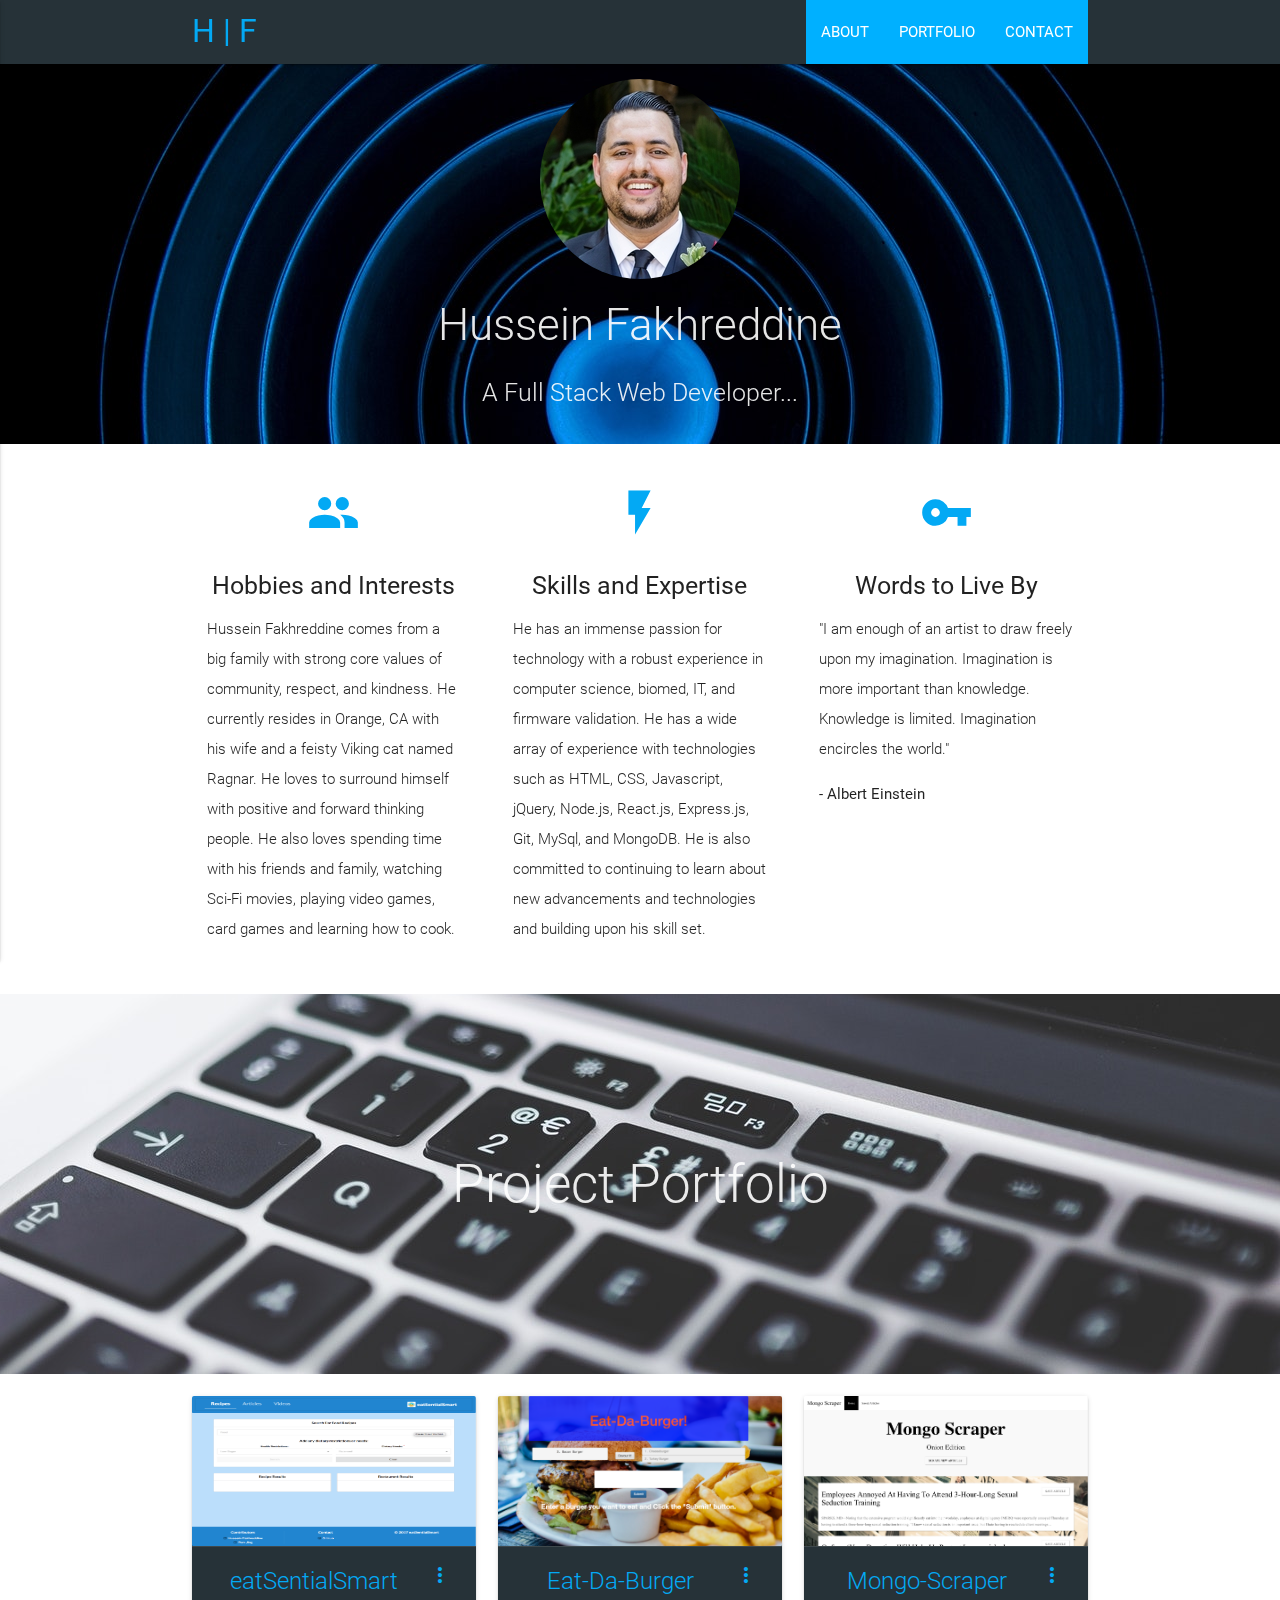
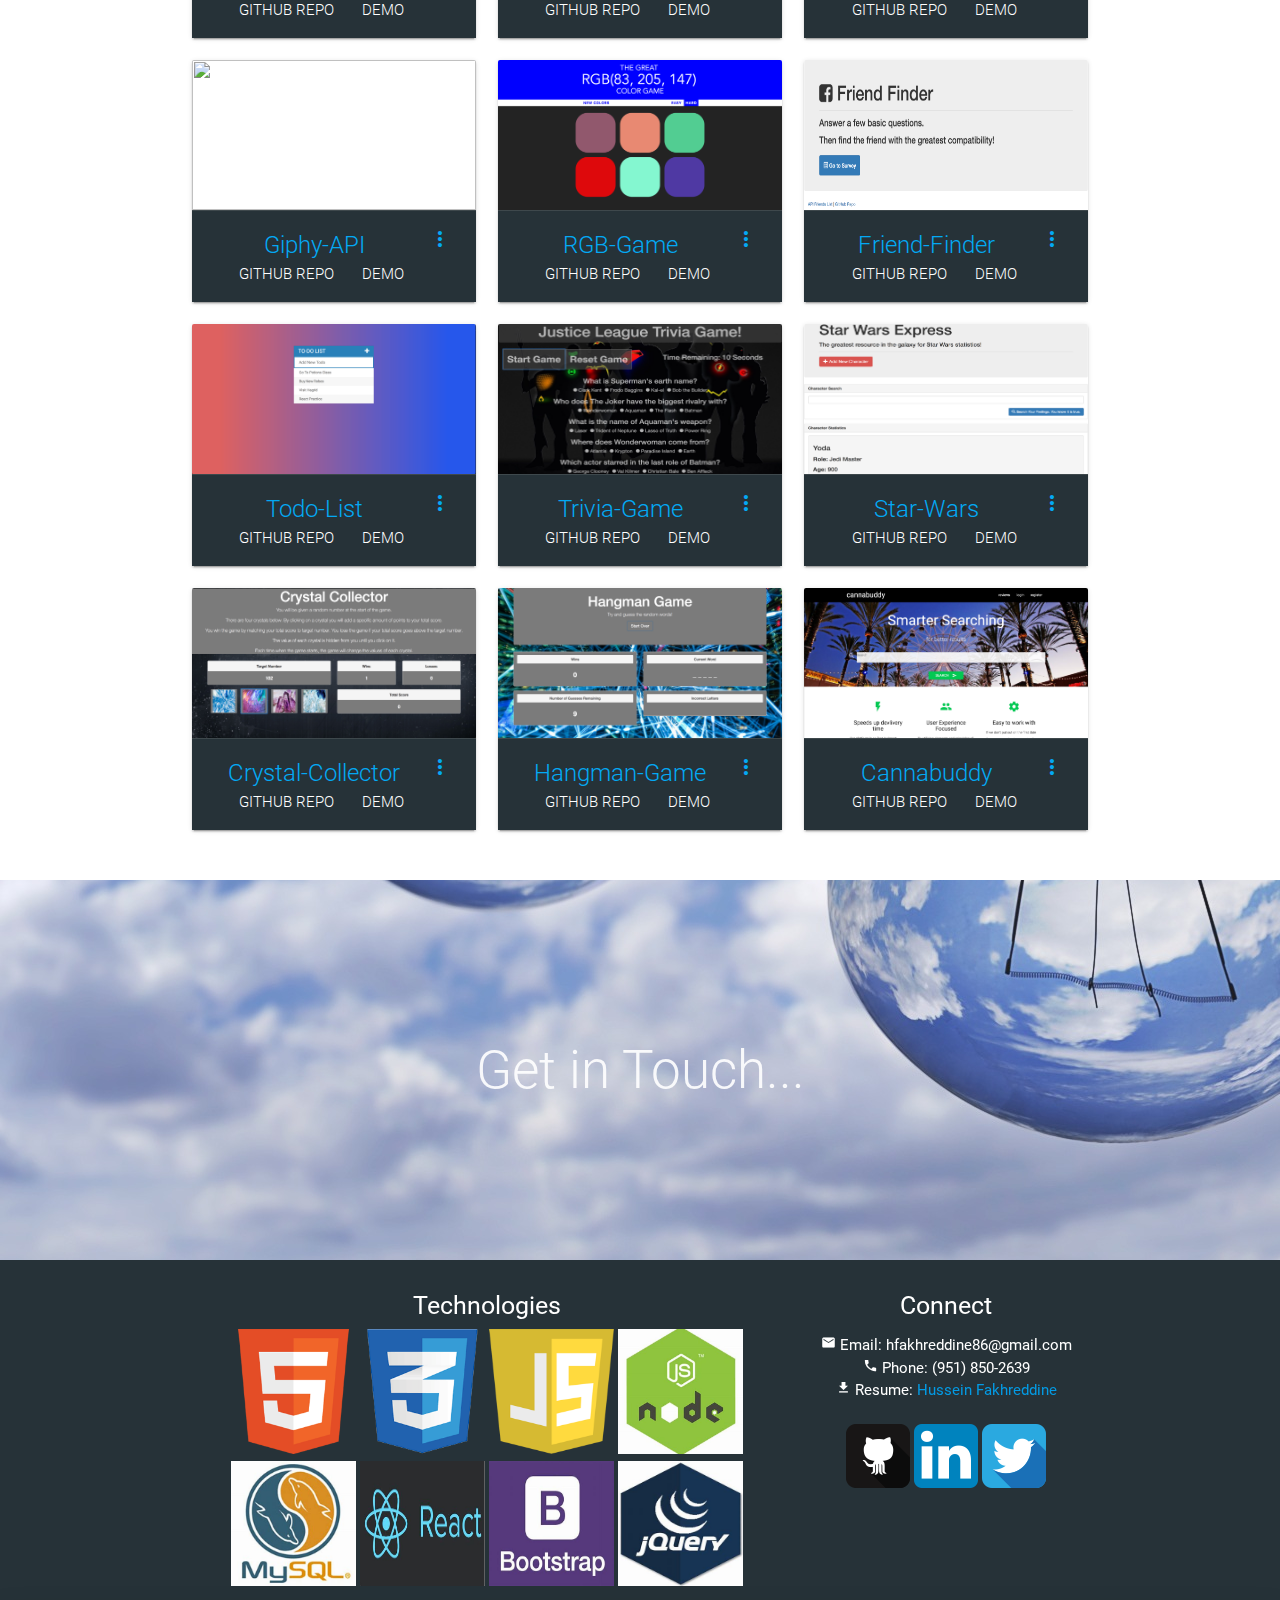
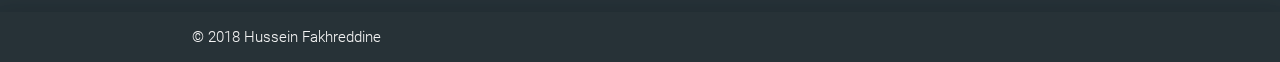
==== index.html @ a19c3a34 "modified eatsentialsmart project" ====
<!DOCTYPE html>
<html lang="en">

<head>
  <meta http-equiv="Content-Type" content="text/html; charset=UTF-8" />
  <meta name="viewport" content="width=device-width, initial-scale=1" />
  <title>Portfolio</title>
  <link rel="shortcut icon" href="/favicon.ico" type="image/x-icon">
  <link rel="icon" href="favicon/favicon.png">
  <link rel="icon" sizes="57x57" href="/favicon-32x32.png">
  <link rel="icon" sizes="57x57" href="/favicon-57x57.png">
  <link rel="icon" sizes="72x72" href="/favicon-72x72.png">
  <link rel="icon" sizes="76x76" href="/favicon-76x76.png">
  <link rel="icon" sizes="114x114" href="/favicon-114x114.png">
  <link rel="icon" sizes="120x120" href="/favicon-120x120.png">
  <link rel="icon" sizes="144x144" href="/favicon-144x144.png">
  <link rel="icon" sizes="152x152" href="/favicon-152x152.png">

  <meta name="msapplication-TileColor" content="#FFFFFF">
  <meta name="msapplication-TileImage" content="/favicon-144x144.png">
  <meta name="application-name" content="Website Title">
  <!-- CSS  -->
  <link href="https://fonts.googleapis.com/icon?family=Material+Icons" rel="stylesheet">
  <link href="css/materialize.css" type="text/css" rel="stylesheet" media="screen,projection" />
  <link href="css/style.css" type="text/css" rel="stylesheet" media="screen,projection" />
</head>

<body>


  <a href="#index">
    <button id="myBtn" title="Go to top">Top</button>
  </a>
  </button>
  <ul id="nav-mobile" class="side-nav">
    <li>
      <a href="#about" class="light-blue-text accent-3 blue-grey darken-4 z-index-5">ABOUT</a>
    </li>
    <li>
      <a href="#portfolio" class="light-blue-text accent-3 blue-grey darken-4 z-index-5">PORTFOLIO</a>
    </li>
    <li>
      <a href="#contact" class="light-blue-text accent-3 blue-grey darken-4 z-index-5">CONTACT</a>
    </li>
  </ul>
  <div class="navbar-fixed" id="index">
    <nav class="blue-grey darken-4" role="navigation" id="index">
      <div class="nav-wrapper container">
        <a id="logo-container" href="#index" class="brand-logo light-blue-text accent-3">H | F</a>
        <ul class="right hide-on-med-and-down">
          <li>
            <a href="#about" class="light-blue accent-3 white-text">ABOUT</a>
          </li>
          <li>
            <a href="#portfolio" class="light-blue accent-3 white-text z-index-5">PORTFOLIO</a>
          </li>
          <li>
            <a href="#contact" class="light-blue accent-3 white-text z-index-5">CONTACT</a>
          </li>
        </ul>


        <a href="#" data-activates="nav-mobile" class="button-collapse">
          <i class="material-icons light-blue-text accent-3">menu</i>
        </a>
      </div>
    </nav>
  </div>

  <div id="index-banner" class="parallax-container">
    <div class="section no-pad-bot">
      <div class="container">
        <div class="row center">
          <img src="img/rsz_me.jpg" alt="Me" class="circle responsive-img">
        </div>
        <h3 class="header center col s12 light" id="about">Hussein Fakhreddine</h3>
        <div class="row center">
          <h5 class="header col s12 light">A Full Stack Web Developer...</h5>
        </div>
      </div>
    </div>
    <div class="parallax">
      <img src="img/bkgrnd.jpeg" alt="About Me Background">
    </div>
  </div>

  <div class="container">
    <div class="section">

      <!--   Icon Section   -->
      <div class="row">

        <div class="col s12 m4 l4">
          <div class="icon-block">
            <h2 class="center light-blue-text accent-3">
              <i class="material-icons">group</i>
            </h2>
            <h5 class="center">Hobbies and Interests</h5>

            <p class="light">Hussein Fakhreddine comes from a big family with strong core values of community, respect, and kindness. He currently
              resides in Orange, CA with his wife and a feisty Viking cat named Ragnar. He loves to surround himself with
              positive and forward thinking people. He also loves spending time with his friends and family, watching Sci-Fi
              movies, playing video games, card games and learning how to cook.</p>
          </div>
        </div>

        <div class="col s12 m4 l4">
          <div class="icon-block">
            <h2 class="center light-blue-text accent-3">
              <i class="material-icons">flash_on</i>
            </h2>
            <h5 class="center">Skills and Expertise</h5>

            <p class="light">He has an immense passion for technology with a robust experience in computer science, biomed, IT, and firmware
              validation. He has a wide array of experience with technologies such as HTML, CSS, Javascript, jQuery, Node.js,
              React.js, Express.js, Git, MySql, and MongoDB. He is also committed to continuing to learn about new advancements
              and technologies and building upon his skill set.</p>
          </div>
        </div>

        <div class="col s12 m4 l4">
          <div class="icon-block">
            <h2 class="center light-blue-text accent-3">
              <i class="material-icons">vpn_key</i>
            </h2>
            <h5 class="center">Words to Live By</h5>
            <p class="light">"I am enough of an artist to draw freely upon my imagination. Imagination is more important than knowledge. Knowledge
              is limited. Imagination encircles the world."</p>
            <p>- Albert Einstein</p>
          </div>
        </div>
      </div>

    </div>
  </div>


  <div class="parallax-container valign-wrapper" id="portfolio">
    <div class="section no-pad-bot">
      <div class="container">
        <div class="row center">
          <h2 class="header col s12 light">Project Portfolio</h2>
        </div>
      </div>
    </div>
    <div class="parallax">
      <img src="img/bkgrnd3.jpeg" alt="Unsplashed background img 2">
    </div>
  </div>

  <div class="container">
    <div class="section">
      <div class="row">
        <div class="col s12 m6 l4">
          <div class="card">
            <div class="card-image waves-effect waves-block waves-light">
              <img class="activator" src="img/eatsentialsmart.png" height="150px" width="100px">
            </div>
            <div class="card-action center blue-grey darken-4 light">
              <span class="card-title center activator light-blue-text accent-3">eatSentialSmart
                <i class="material-icons right">more_vert</i>
              </span>
              <br>
              <a href="https://github.com/eatSentialSmart/eatSentialSmartReact" target="_blank" class="white-text">GitHub Repo</a>
              <a href="https://eatsentialsmart.herokuapp.com/" target="_blank" class="white-text">Demo</a>
            </div>
            <div class="card-reveal">
              <span class="card-title grey-text text-darken-4">Eat Smart and Healthy
                <i class="material-icons right">close</i>
              </span>
              <div class="card-action">
                <h5>Tech:</h5>
                <ul>
                  <li>
                    React
                  </li>
                  <li>
                    JavaScript ES6
                  </li>
                  <li>
                    Axios
                  </li>
                  <li>
                    MVC Architecture
                  </li>
                  <li>
                    NY Times API
                  </li>
                  <li>
                    Edamam API
                  </li>
                  <li>
                    Zomato API
                  </li>
                  <li>
                    YouTube API
                  </li>
                </ul>
              </div>
            </div>
          </div>
        </div>
        <div class="col s12 m6 l4">
          <div class="card">
            <div class="card-image waves-effect waves-block waves-light">
              <img class="activator" src="img/burger.png" height="150px" width="100px">
            </div>
            <div class="card-action center blue-grey darken-4 light">
              <span class="card-title center activator light-blue-text accent-3">Eat-Da-Burger
                <i class="material-icons right">more_vert</i>
              </span>
              <br>
              <a href="https://github.com/hfakhreddine86/Eat-Da-Burger" target="_blank" class="white-text">GitHub Repo</a>
              <a href="https://burgerorder.herokuapp.com/burgers" target="_blank" class="white-text">Demo</a>
            </div>
            <div class="card-reveal">
              <span class="card-title grey-text text-darken-4">A Burger Eatin' Application
                <i class="material-icons right">close</i>
              </span>
              <div class="card-action">
                <h5>Tech:</h5>
                <ul>
                  <li>
                    Node.js
                  </li>
                  <li>
                    MySql
                  </li>
                  <li>
                    Express
                  </li>
                  <li>
                    Handlebars
                  </li>
                  <li>
                    Bootstrap
                  </li>
                </ul>
              </div>
            </div>
          </div>
        </div>
        <div class="col s12 m6 l4">
          <div class="card">
            <div class="card-image waves-effect waves-block waves-light">
              <img class="activator" src="img/mongoscraper.png" height="150px" width="100px">
            </div>
            <div class="card-action center blue-grey darken-4 light">
              <span class="card-title center activator light-blue-text accent-3">Mongo-Scraper
                <i class="material-icons right">more_vert</i>
              </span>
              <br>
              <a href="https://github.com/hfakhreddine86/Mongo-Scraper" target="_blank" class="white-text">GitHub Repo</a>
              <a href="https://mongodbscraper.herokuapp.com/" target="_blank" class="white-text">Demo</a>
            </div>
            <div class="card-reveal">
              <span class="card-title grey-text text-darken-4">Scraping the Onion News
                <i class="material-icons right">close</i>
              </span>
              <div class="card-action">
                <h5>Tech:</h5>
                <ul>
                  <li>
                    Node.js
                  </li>
                  <li>
                    MongoDB
                  </li>
                  <li>
                    Express
                  </li>
                  <li>
                    Handlebars
                  </li>
                  <li>
                    Bootstrap
                  </li>
                  <li>
                    jQuery
                  </li>
                  <li>
                    AJAX
                  </li>
                </ul>
              </div>
            </div>
          </div>
        </div>
        <div class="col s12 m6 l4">
          <div class="card">
            <div class="card-image waves-effect waves-block waves-light">
              <img class="activator" src="img/giphy.png" height="150px" width="100px">
            </div>
            <div class="card-action center blue-grey darken-4 light">
              <span class="card-title center activator light-blue-text accent-3">Giphy-API
                <i class="material-icons right">more_vert</i>
              </span>
              <br>
              <a href="https://github.com/hfakhreddine86/GIPHY-API" target="_blank" class="white-text">GitHub Repo</a>
              <a href="https://hfakhreddine86.github.io/GIPHY-API/" target="_blank" class="white-text">Demo</a>
            </div>
            <div class="card-reveal">
              <span class="card-title grey-text text-darken-4">Movie GIF's
                <i class="material-icons right">close</i>
              </span>
              <div class="card-action">
                <h5>Tech:</h5>
                <ul>
                  <li>
                    HTML5
                  </li>
                  <li>
                    CSS3
                  </li>
                  <li>
                    Javascript
                  </li>
                  <li>
                    jQuery
                  </li>
                  <li>
                    AJAX
                  </li>
                  <li>
                    Giphy API
                  </li>
                </ul>
              </div>
            </div>
          </div>
        </div>
        <div class="col s12 m6 l4">
          <div class="card">
            <div class="card-image waves-effect waves-block waves-light">
              <img class="activator" src="img/rgb.png" height="150px" width="100px">
            </div>
            <div class="card-action center blue-grey darken-4 light">
              <span class="card-title center activator light-blue-text accent-3">RGB-Game
                <i class="material-icons right">more_vert</i>
              </span>
              <br>
              <a href="https://github.com/hfakhreddine86/RGB-Guessing-Game" target="_blank" class="white-text">GitHub Repo</a>
              <a href="https://hfakhreddine86.github.io/RGB-Guessing-Game/" target="_blank" class="white-text">Demo</a>
            </div>
            <div class="card-reveal">
              <span class="card-title grey-text text-darken-4">Master your RGB Color Capacity
                <i class="material-icons right">close</i>
              </span>
              <div class="card-action">
                <h5>Tech:</h5>
                <ul>
                  <li>
                    HMTL5
                  </li>
                  <li>
                    CSS3
                  </li>
                  <li>
                    JavaScript
                  </li>
                </ul>
              </div>
            </div>
          </div>
        </div>
        <div class="col s12 m6 l4">
          <div class="card">
            <div class="card-image waves-effect waves-block waves-light">
              <img class="activator" src="img/friendfinder.png" height="150px" width="100px">
            </div>
            <div class="card-action center blue-grey darken-4 light">
              <span class="card-title center activator light-blue-text accent-3">Friend-Finder
                <i class="material-icons right">more_vert</i>
              </span>
              <br>
              <a href="https://github.com/hfakhreddine86/Friend-Finder" target="_blank" class="white-text">GitHub Repo</a>
              <a href="https://friendfindercelebrity.herokuapp.com/" target="_blank" class="white-text">Demo</a>
            </div>
            <div class="card-reveal">
              <span class="card-title grey-text text-darken-4">Find your Celebrity Friend
                <i class="material-icons right">close</i>
              </span>
              <div class="card-action">
                <h5>Tech:</h5>
                <ul>
                  <li>
                    Node.js
                  </li>
                  <li>
                    Express
                  </li>
                  <li>
                    Bootstrap
                  </li>
                  <li>
                    jQuery
                  </li>
                  <li>
                    AJAX
                  </li>
                </ul>
              </div>
            </div>
          </div>
        </div>
        <div class="col s12 m6 l4">
          <div class="card">
            <div class="card-image waves-effect waves-block waves-light">
              <img class="activator" src="img/todo.png" height="150px" width="100px">
            </div>
            <div class="card-action center blue-grey darken-4 light">
              <span class="card-title center activator light-blue-text accent-3">Todo-List
                <i class="material-icons right">more_vert</i>
              </span>
              <br>
              <a href="https://github.com/hfakhreddine86/Todo-List" target="_blank" class="white-text">GitHub Repo</a>
              <a href="https://hfakhreddine86.github.io/Todo-List/" target="_blank" class="white-text">Demo</a>
            </div>
            <div class="card-reveal">
              <span class="card-title grey-text text-darken-4">Add and Delete todo's
                <i class="material-icons right">close</i>
              </span>
              <div class="card-action">
                <h5>Tech:</h5>
                <ul>
                  <li>
                    HMTL5
                  </li>
                  <li>
                    CSS3
                  </li>
                  <li>
                    JavaScript
                  </li>
                  <li>
                    jQuery
                  </li>
                </ul>
              </div>
            </div>
          </div>
        </div>
        <div class="col s12 m6 l4">
          <div class="card">
            <div class="card-image waves-effect waves-block waves-light">
              <img class="activator" src="img/trivia.png" height="150px" width="100px">
            </div>
            <div class="card-action center blue-grey darken-4 light">
              <span class="card-title center activator light-blue-text accent-3">Trivia-Game
                <i class="material-icons right">more_vert</i>
              </span>
              <br>
              <a href="https://github.com/hfakhreddine86/Trivia-Game" target="_blank" class="white-text">GitHub Repo</a>
              <a href="https://hfakhreddine86.github.io/Trivia-Game/" target="_blank" class="white-text">Demo</a>
            </div>
            <div class="card-reveal">
              <span class="card-title grey-text text-darken-4">Justice League Trivia
                <i class="material-icons right">close</i>
              </span>
              <div class="card-action">
                <h5>Tech:</h5>
                <ul>
                  <li>
                    HTML5
                  </li>
                  <li>
                    CSS3
                  </li>
                  <li>
                    Javascript
                  </li>
                  <li>
                    jQuery
                  </li>
                </ul>
              </div>
            </div>
          </div>
        </div>
        <div class="col s12 m6 l4">
          <div class="card">
            <div class="card-image waves-effect waves-block waves-light">
              <img class="activator" src="img/starwars.png" height="150px" width="100px">
            </div>
            <div class="card-action center blue-grey darken-4 light">
              <span class="card-title center activator light-blue-text accent-3">Star-Wars
                <i class="material-icons right">more_vert</i>
              </span>
              <br>
              <a href="https://github.com/hfakhreddine86/Star-Wars-Express" target="_blank" class="white-text">GitHub Repo</a>
              <a href="https://starwarssearch.herokuapp.com/" target="_blank" class="white-text">Demo</a>
            </div>
            <div class="card-reveal">
              <span class="card-title grey-text text-darken-4">Star Wars Characters
                <i class="material-icons right">close</i>
              </span>
              <div class="card-action">
                <h5>Tech:</h5>
                <ul>
                  <li>
                    Node.js
                  </li>
                  <li>
                    Express
                  </li>
                  <li>
                    Bootstrap
                  </li>
                  <li>
                    jQuery
                  </li>
                  <li>
                    AJAX
                  </li>
                </ul>
              </div>
            </div>
          </div>
        </div>
        <div class="col s12 m6 l4">
          <div class="card">
            <div class="card-image waves-effect waves-block waves-light">
              <img class="activator" src="img/crystalcollector.png" height="150px" width="100px">
            </div>
            <div class="card-action center blue-grey darken-4 light">
              <span class="card-title center activator light-blue-text accent-3">Crystal-Collector
                <i class="material-icons right">more_vert</i>
              </span>
              <br>
              <a href="https://github.com/hfakhreddine86/Crystal-Collector" target="_blank" class="white-text">GitHub Repo</a>
              <a href="https://hfakhreddine86.github.io/Crystal-Collector/" target="_blank" class="white-text">Demo</a>
            </div>
            <div class="card-reveal">
              <span class="card-title grey-text text-darken-4">A Guessing Game
                <i class="material-icons right">close</i>
              </span>
              <div class="card-action">
                <h5>Tech:</h5>
                <ul>
                  <li>
                    HTML5
                  </li>
                  <li>
                    CSS3
                  </li>
                  <li>
                    Javascript
                  </li>
                  <li>
                    jQuery
                  </li>
                </ul>
              </div>
            </div>
          </div>
        </div>
        <div class="col s12 m6 l4">
          <div class="card">
            <div class="card-image waves-effect waves-block waves-light">
              <img class="activator" src="img/hangman.png" height="150px" width="100px">
            </div>
            <div class="card-action center blue-grey darken-4 light">
              <span class="card-title center activator light-blue-text accent-3">Hangman-Game
                <i class="material-icons right">more_vert</i>
              </span>
              <br>
              <a href="https://github.com/hfakhreddine86/Hangman-Game" target="_blank" class="white-text">GitHub Repo</a>
              <a href="https://hfakhreddine86.github.io/Hangman-Game/" target="_blank" class="white-text">Demo</a>
            </div>
            <div class="card-reveal">
              <span class="card-title grey-text text-darken-4">Guess the Words
                <i class="material-icons right">close</i>
              </span>
              <div class="card-action">
                <h5>Tech:</h5>
                <ul>
                  <li>
                    HTML5
                  </li>
                  <li>
                    CSS3
                  </li>
                  <li>
                    Javascript
                  </li>
                  <li>
                    jQuery
                  </li>
                </ul>
              </div>
            </div>
          </div>
        </div>
        <div class="col s12 m6 l4">
          <div class="card">
            <div class="card-image waves-effect waves-block waves-light">
              <img class="activator" src="img/cannabuddy.png" height="150px" width="100px">
            </div>
            <div class="card-action center blue-grey darken-4 light">
              <span class="card-title center activator light-blue-text accent-3">Cannabuddy
                <i class="material-icons right">more_vert</i>
              </span>
              <br>
              <a href="https://github.com/Tech-Creme-Brulee/Creme-Brulee-Project" target="_blank" class="white-text">GitHub Repo</a>
              <a href="https://cannabuddy.herokuapp.com/" target="_blank" class="white-text">Demo</a>
            </div>
            <div class="card-reveal">
              <span class="card-title grey-text text-darken-4">Cannabis, a Better Way
                <i class="material-icons right">close</i>
              </span>
              <div class="card-action">
                <h5>Tech:</h5>
                <ul>
                  <li>
                    Passport.js
                  </li>
                  <li>
                    Bcrypt.js
                  </li>
                  <li>
                    Sequelize
                  </li>
                  <li>
                    Express
                  </li>
                  <li>
                    MySql
                  </li>
                  <li>
                    Node.js
                  </li>
                  <li>
                    Otreeba API
                  </li>
                  <li>
                    MVC Architecture
                  </li>
                </ul>
              </div>
            </div>
          </div>
        </div>
      </div>
    </div>
  </div>

  </div>
  </div>


  <div class="parallax-container valign-wrapper">
    <div class="section no-pad-bot">
      <div class="container">
        <div class="row center">
          <h2 class="header col s12 light">Get in Touch...</h2>
        </div>
      </div>
    </div>
    <div class="parallax">
      <img src="img/bkgrnd2.jpeg" alt="Unsplashed background img 3">
    </div>
  </div>

  <footer class="page-footer blue-grey darken-4">
    <div class="container center">
      <div class="row">
        <div class="col l8 s12">
          <h5 class="white-text">Technologies</h5>
          <div class="inline">
            <img src="img/html.png" alt="HTML" height="125px" width="125px">
            <img src="img/css.png" alt="CSS" height="125px" width="125px">
            <img src="img/js.png" alt="JavaScript" height="125px" width="125px">
            <img src="img/node.jpeg" alt="Node.js" height="125px" width="125px">
            <img src="img/mysql.jpeg" alt="MySql" height="125px" width="125px">
            <img src="img/react.jpeg" alt="React" height="125px" width="125px">
            <img src="img/bootstrap.jpeg" alt="Bootstrap" height="125px" width="125px">
            <img src="img/jquery.jpeg" alt="jQuery" height="125px" width="125px">
          </div>
        </div>

        <div class="col l4 s12">
          <h5 class="white-text" id="contact">Connect</h5>
          <ul>
            <li>
              <i class="material-icons tiny">email</i>
              <a href="mailto:hfakhreddine86@gmail.com" target="_top" class="white-text"> Email: hfakhreddine86@gmail.com</a>
            </li>
            <li>
              <i class="material-icons tiny">phone</i> Phone: (951) 850-2639
            </li>
            <li>
              <i class="material-icons tiny">file_download</i> Resume:
              <a href="files/Hussein Fakhreddine.pdf" download="Hussein Fakhreddine">Hussein Fakhreddine</a>
            </li>
            <br>
            <li class="inline">
              <a href="https://github.com/hfakhreddine86" target="_blank">
                <img src="img/github.png" alt="GitHub">
              </a>
            </li>
            <li class="inline">
              <a href="https://www.linkedin.com/in/hussein-fakhreddine/" target="_blank">
                <img src="img/linkedin.png" alt="LinkedIn">
              </a>
            </li>
            <li class="inline">
              <a href="https://twitter.com/hfakhreddine86" target="_blank">
                <img src="img/twitter.png" alt="Twitter">
              </a>
            </li>
          </ul>
        </div>
      </div>
    </div>
    <div class="footer-copyright z-depth-5">
      <div class="container">
        <a href="#index" class="grey-text text-lighten-4">© 2018 Hussein Fakhreddine</a>
      </div>
    </div>
  </footer>

  <!--  Scripts-->
  <script type="text/javascript" src="https://code.jquery.com/jquery-3.2.1.min.js"></script>
  <script type="text/javascript" src="js/materialize.min.js"></script>
  <script src="js/init.js"></script>

</body>

</html>
---- css/style.css ----
#myBtn {
  display: none;
  position: fixed;
  bottom: 20px;
  right: 30px;
  z-index: 99;
  font-size: 18px;
  border: none;
  outline: none;
  background-color: #00b0ff;
  color: white;
  cursor: pointer;
  padding: 15px;
  border-radius: 4px;
}

#myBtn:hover {
  background-color: #ffffff;
  color: #00b0ff;
}

p {
  line-height: 2rem;
}

img.circle {
  align-content: center;
}

.parallax-container {
  min-height: 380px;
  line-height: 0;
  height: auto;
  color: rgba(255,255,255,.9);
}

.parallax-container .section {
    width: 100%;
}

@media only screen and (max-width : 992px) {
  .parallax-container .section {
    position: absolute;
    top: 30%;
  }
  #index-banner .section {
    top: 0;
  }
}

@media only screen and (max-width : 600px) {
  #index-banner .section {
    top: 0;
  }
}

.icon-block {
  padding: 0 15px;
}
.icon-block .material-icons {
  font-size: inherit;
}

footer.page-footer {
  margin: 0;
}

.inline {
  display: inline;
}
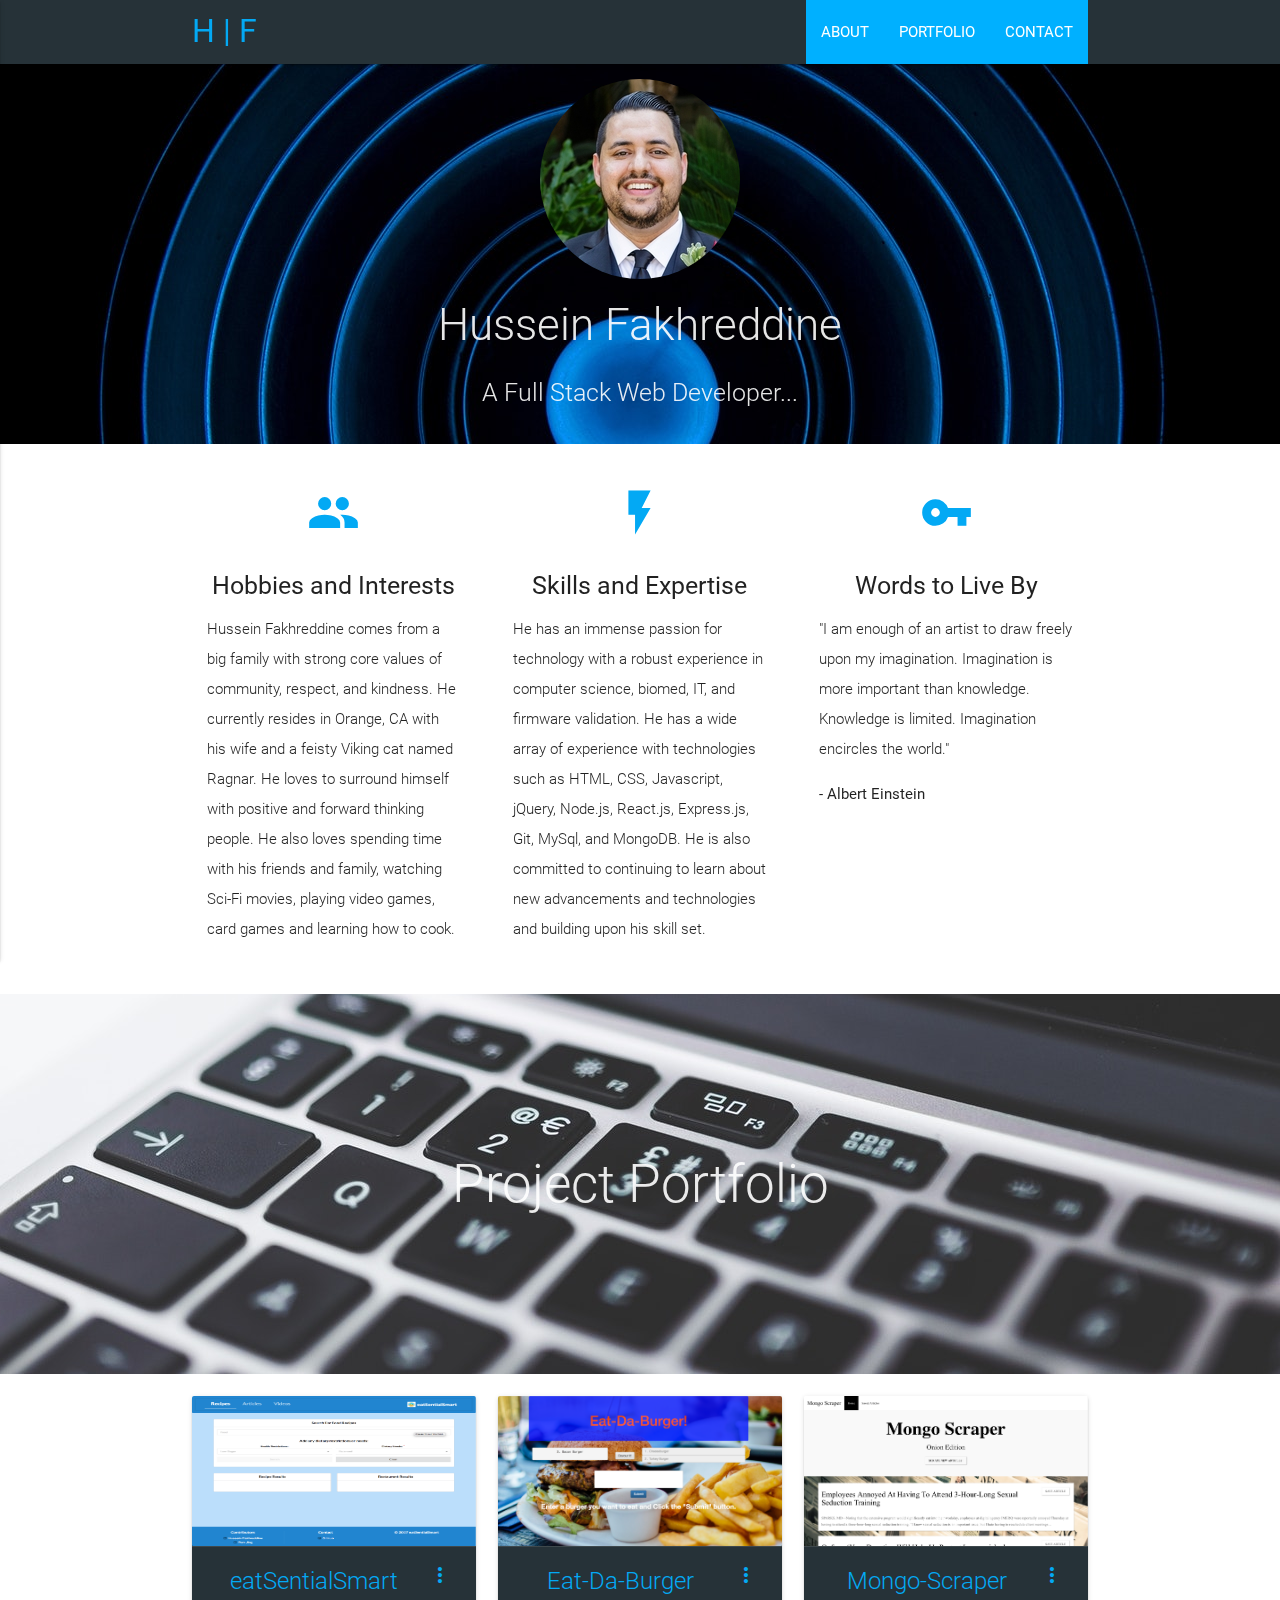
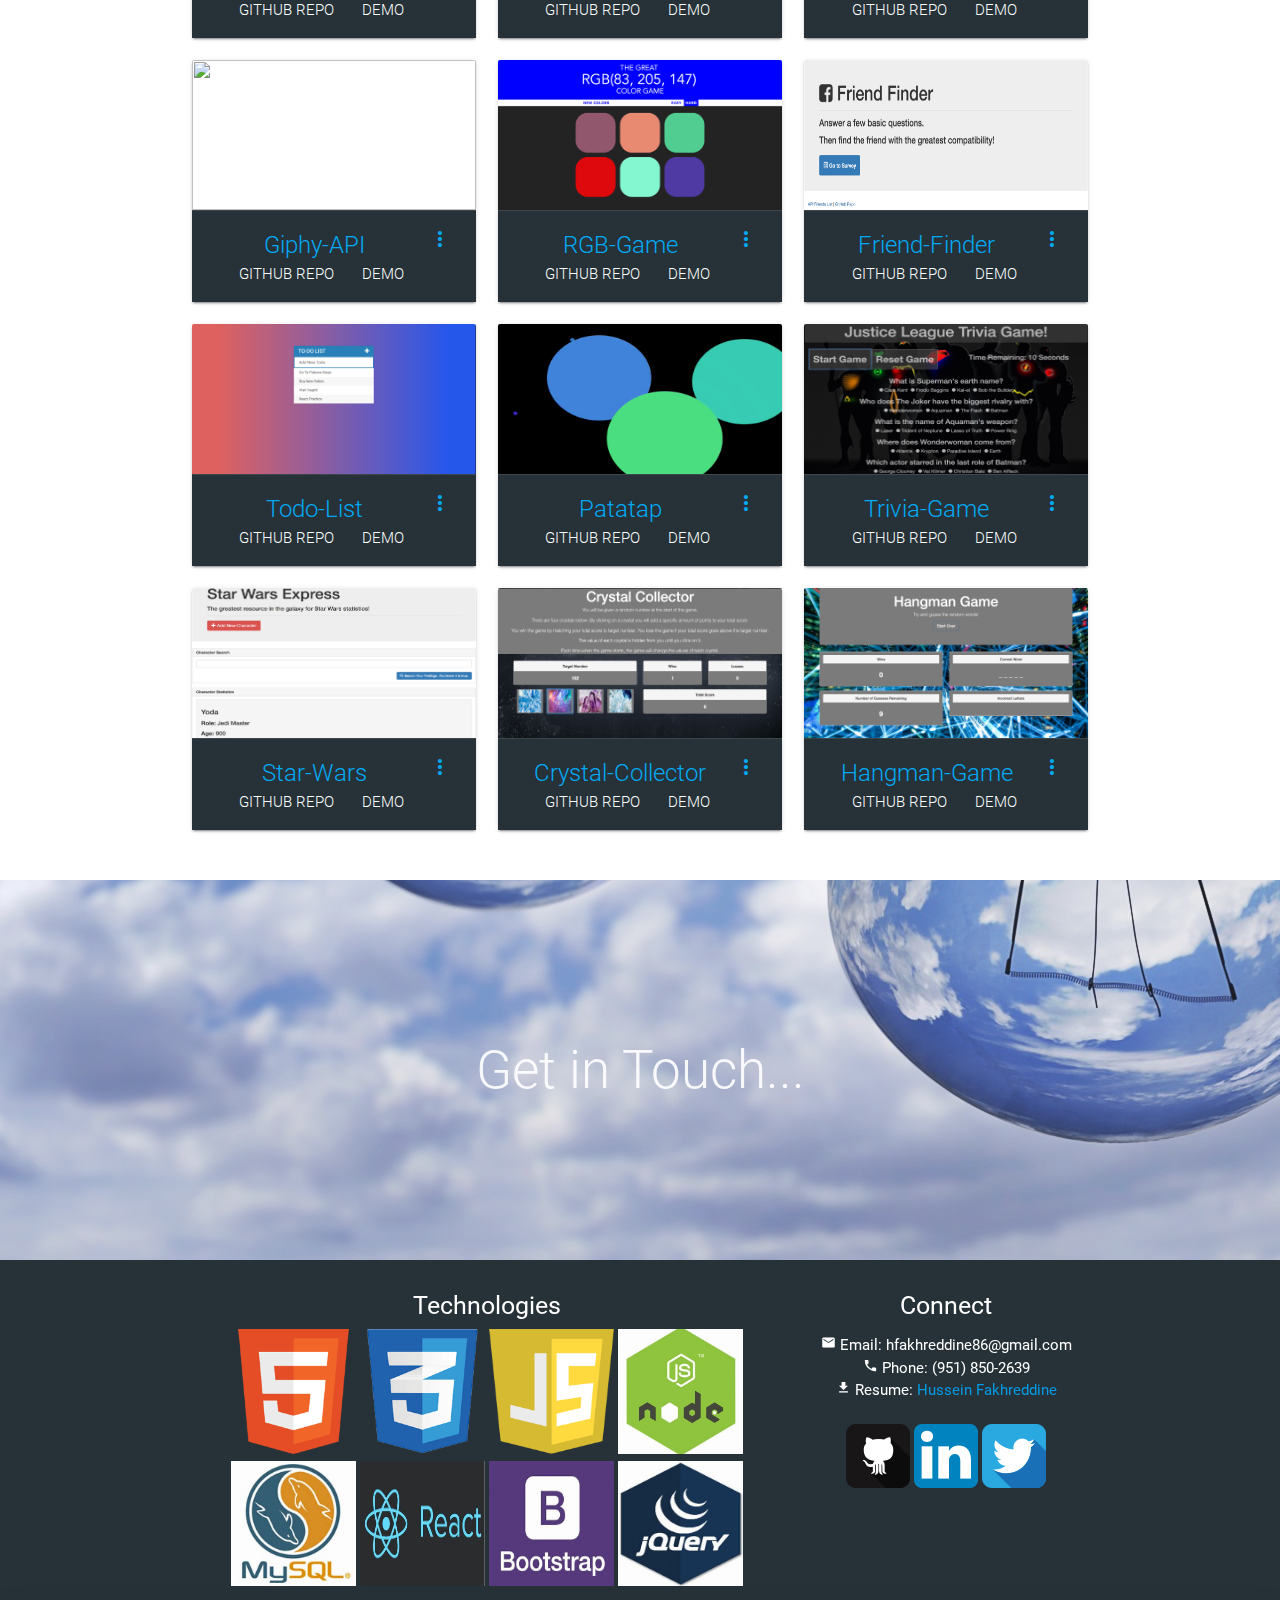
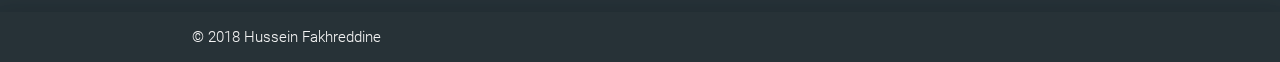
==== commit f23a2458: "added new project" ====
--- a/index.html
+++ b/index.html
@@ -443,6 +443,46 @@
         <div class="col s12 m6 l4">
           <div class="card">
             <div class="card-image waves-effect waves-block waves-light">
+              <img class="activator" src="img/patatap.png" height="150px" width="100px">
+            </div>
+            <div class="card-action center blue-grey darken-4 light">
+              <span class="card-title center activator light-blue-text accent-3">Patatap
+                <i class="material-icons right">more_vert</i>
+              </span>
+              <br>
+              <a href="https://github.com/hfakhreddine86/Patatap" target="_blank" class="white-text">GitHub Repo</a>
+              <a href="https://hfakhreddine86.github.io/Patatap/" target="_blank" class="white-text">Demo</a>
+            </div>
+            <div class="card-reveal">
+              <span class="card-title grey-text text-darken-4">Press a Letter Key and Enjoy
+                <i class="material-icons right">close</i>
+              </span>
+              <div class="card-action">
+                <h5>Tech:</h5>
+                <ul>
+                  <li>
+                    Paper.js
+                  </li>
+                  <li>
+                    Howler.js
+                  </li>
+                  <li>
+                    HTML5
+                  </li>
+                  <li>
+                    CSS3
+                  </li>
+                  <li>
+                    Javascript
+                  </li>
+                </ul>
+              </div>
+            </div>
+          </div>
+        </div>
+        <div class="col s12 m6 l4">
+          <div class="card">
+            <div class="card-image waves-effect waves-block waves-light">
               <img class="activator" src="img/trivia.png" height="150px" width="100px">
             </div>
             <div class="card-action center blue-grey darken-4 light">
@@ -591,7 +631,7 @@
             </div>
           </div>
         </div>
-        <div class="col s12 m6 l4">
+        <!-- <div class="col s12 m6 l4">
           <div class="card">
             <div class="card-image waves-effect waves-block waves-light">
               <img class="activator" src="img/cannabuddy.png" height="150px" width="100px">
@@ -639,7 +679,7 @@
               </div>
             </div>
           </div>
-        </div>
+        </div> -->
       </div>
     </div>
   </div>
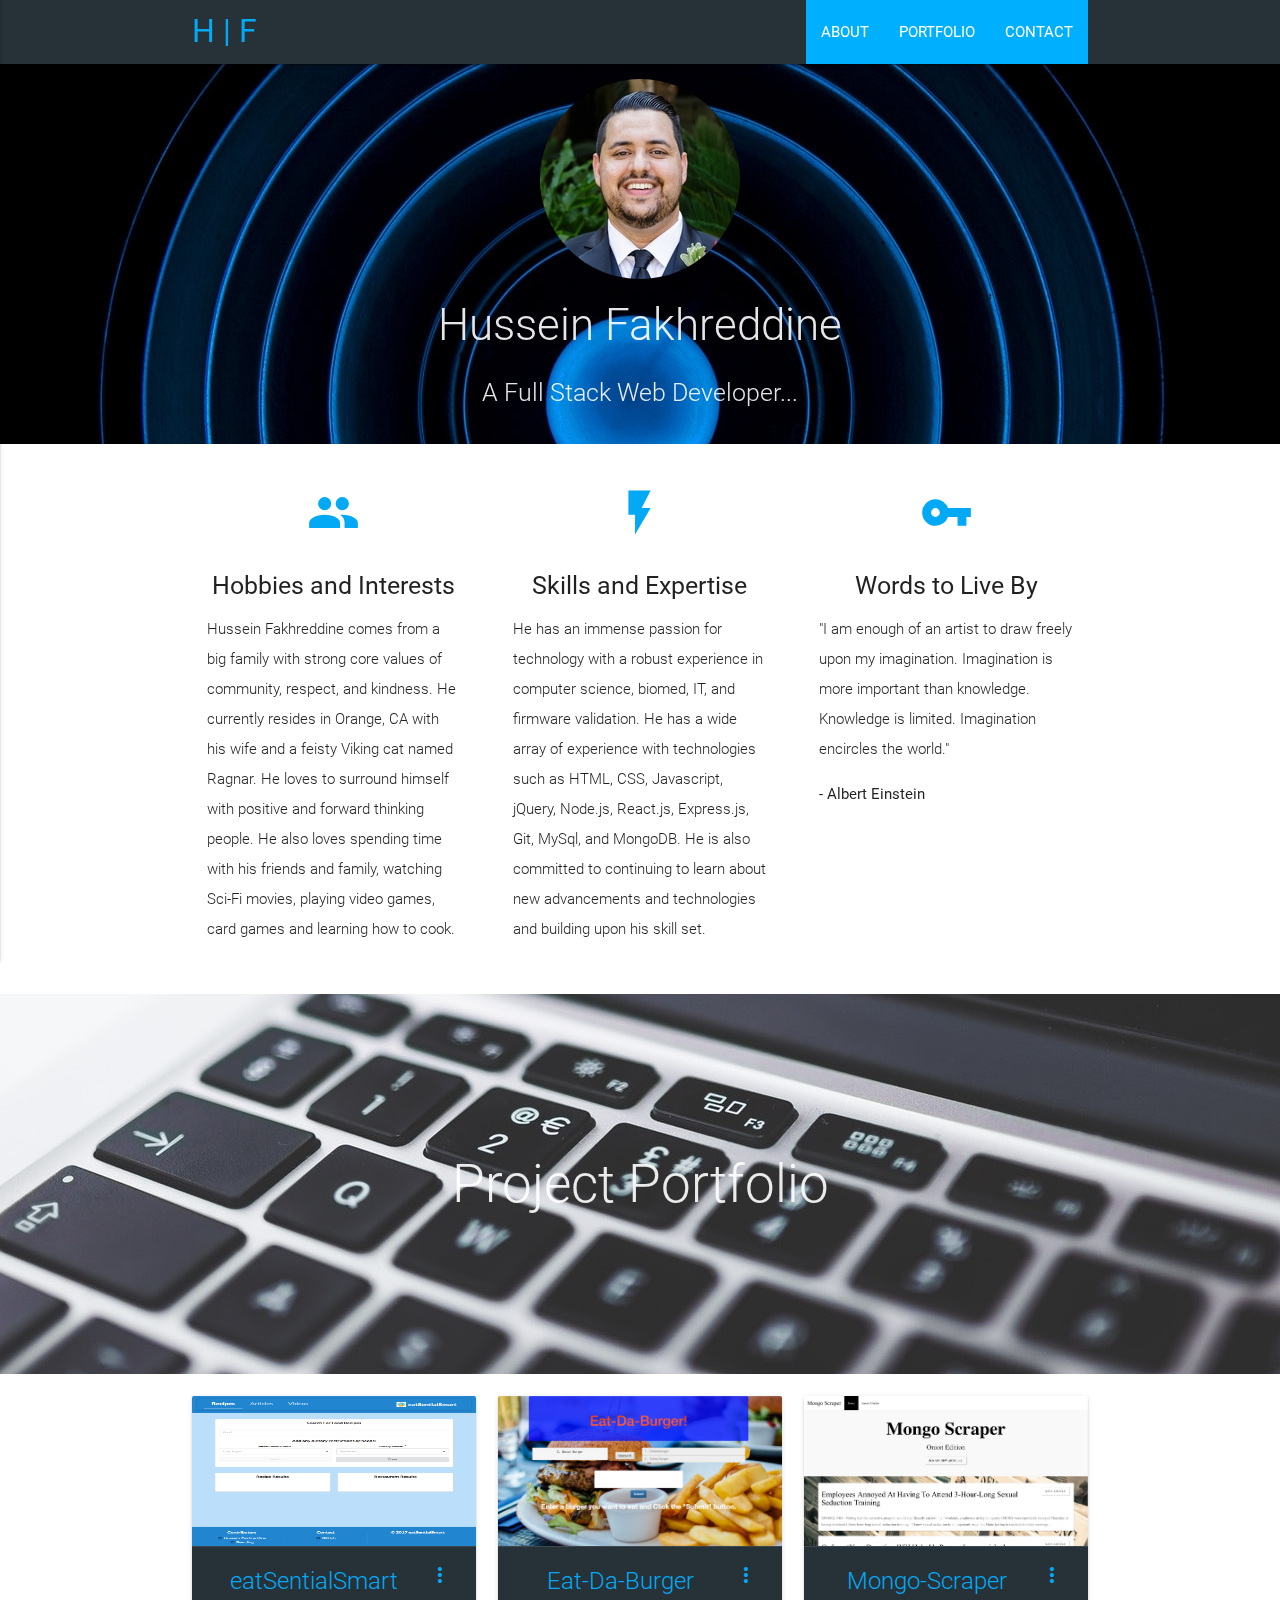
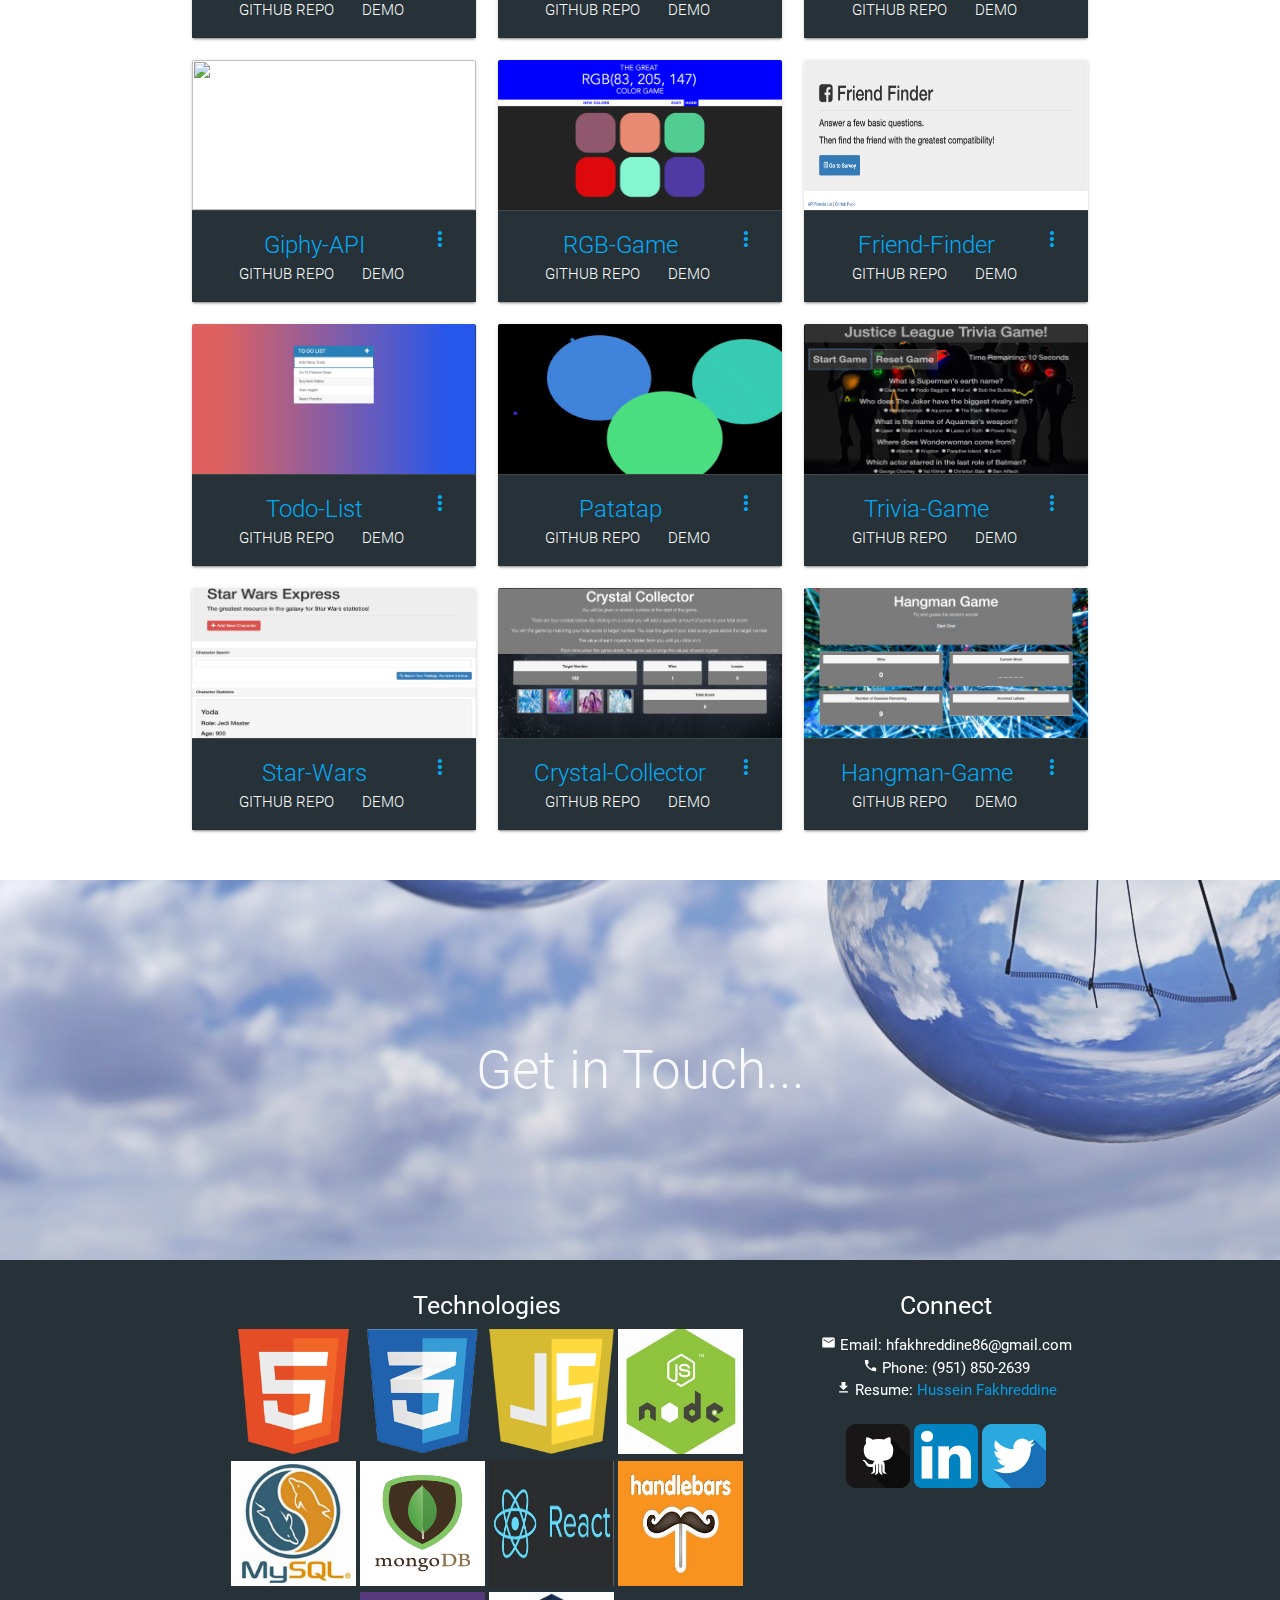
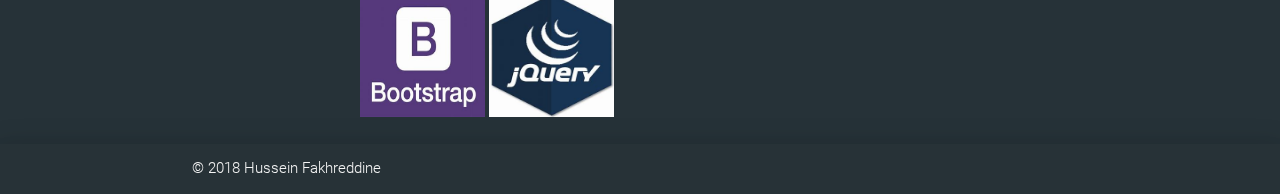
==== commit 288825a7: "adding more images" ====
--- a/index.html
+++ b/index.html
@@ -712,7 +712,9 @@
             <img src="img/js.png" alt="JavaScript" height="125px" width="125px">
             <img src="img/node.jpeg" alt="Node.js" height="125px" width="125px">
             <img src="img/mysql.jpeg" alt="MySql" height="125px" width="125px">
+            <img src="img/mongodb.jpg" alt="MongoDB" height="125px" width="125px">
             <img src="img/react.jpeg" alt="React" height="125px" width="125px">
+            <img src="img/handlebars.jpg" alt="Handlebars" height="125px" width="125px">
             <img src="img/bootstrap.jpeg" alt="Bootstrap" height="125px" width="125px">
             <img src="img/jquery.jpeg" alt="jQuery" height="125px" width="125px">
           </div>
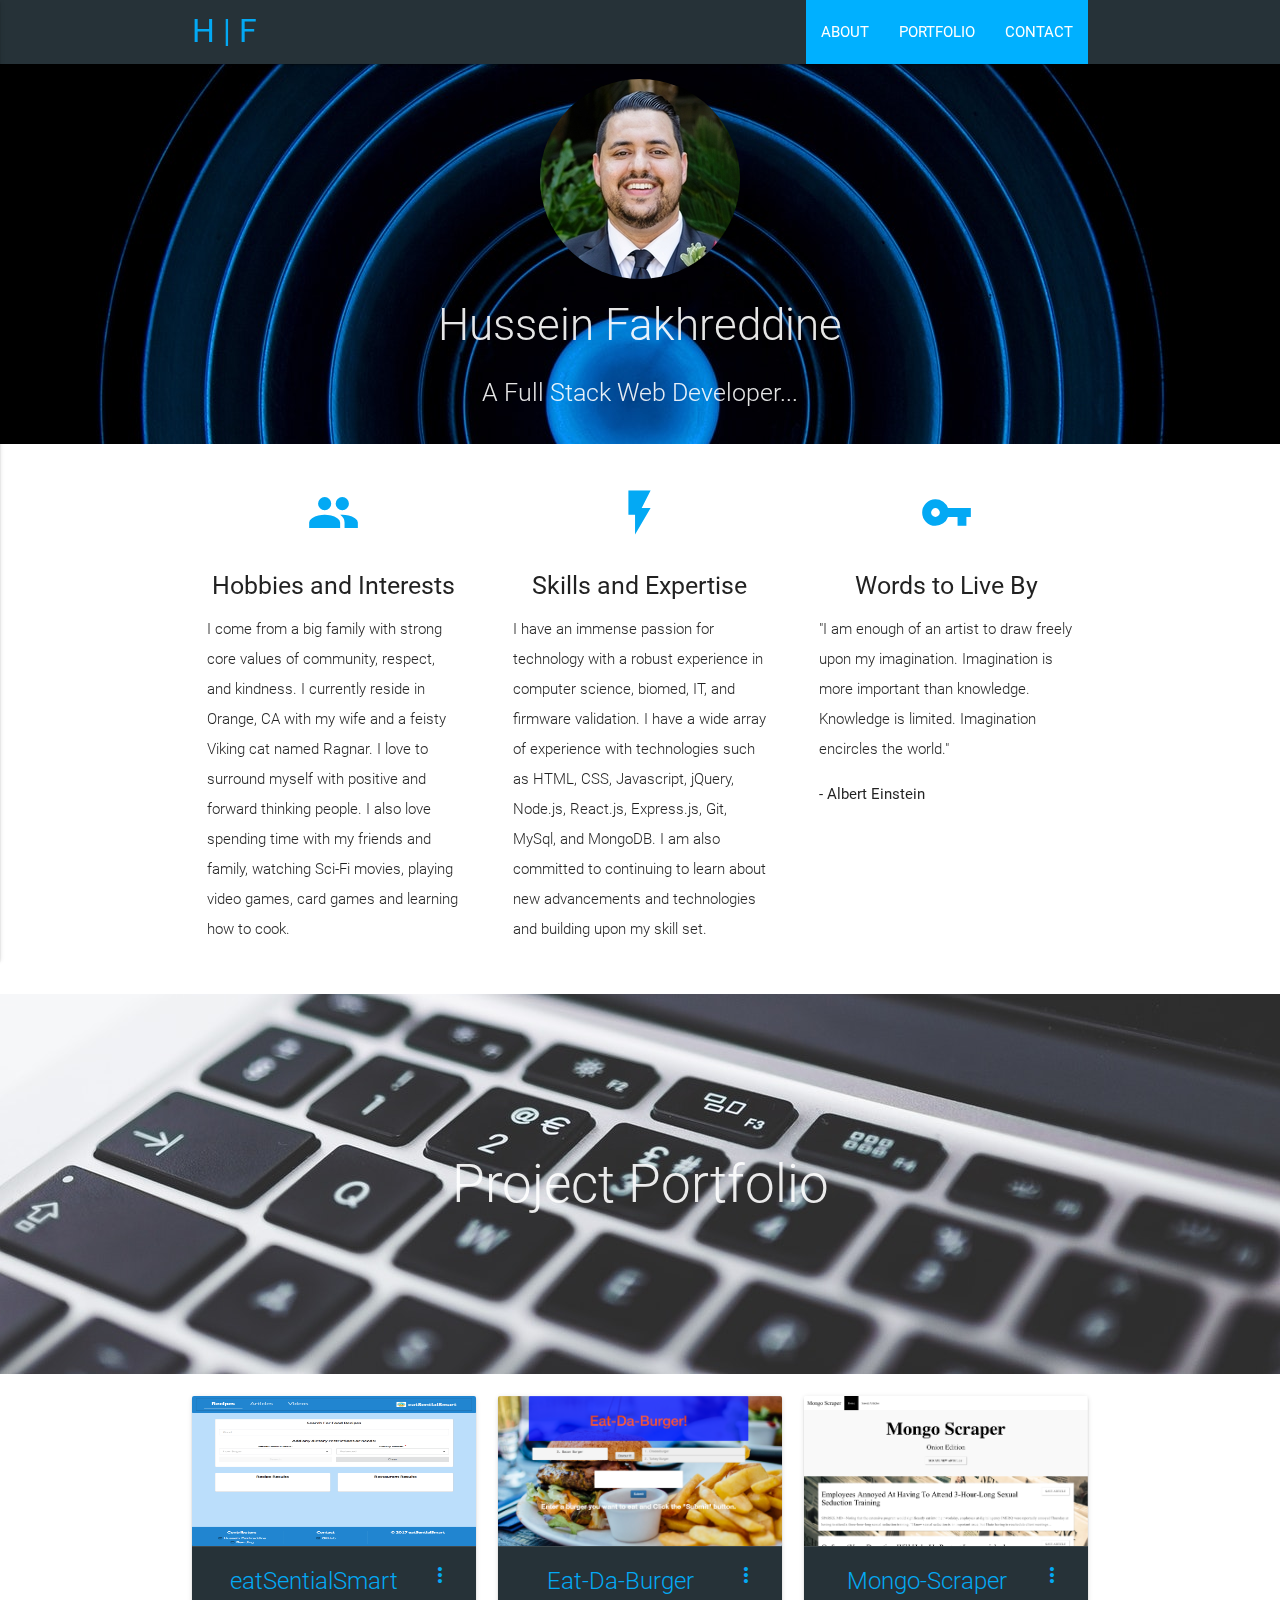
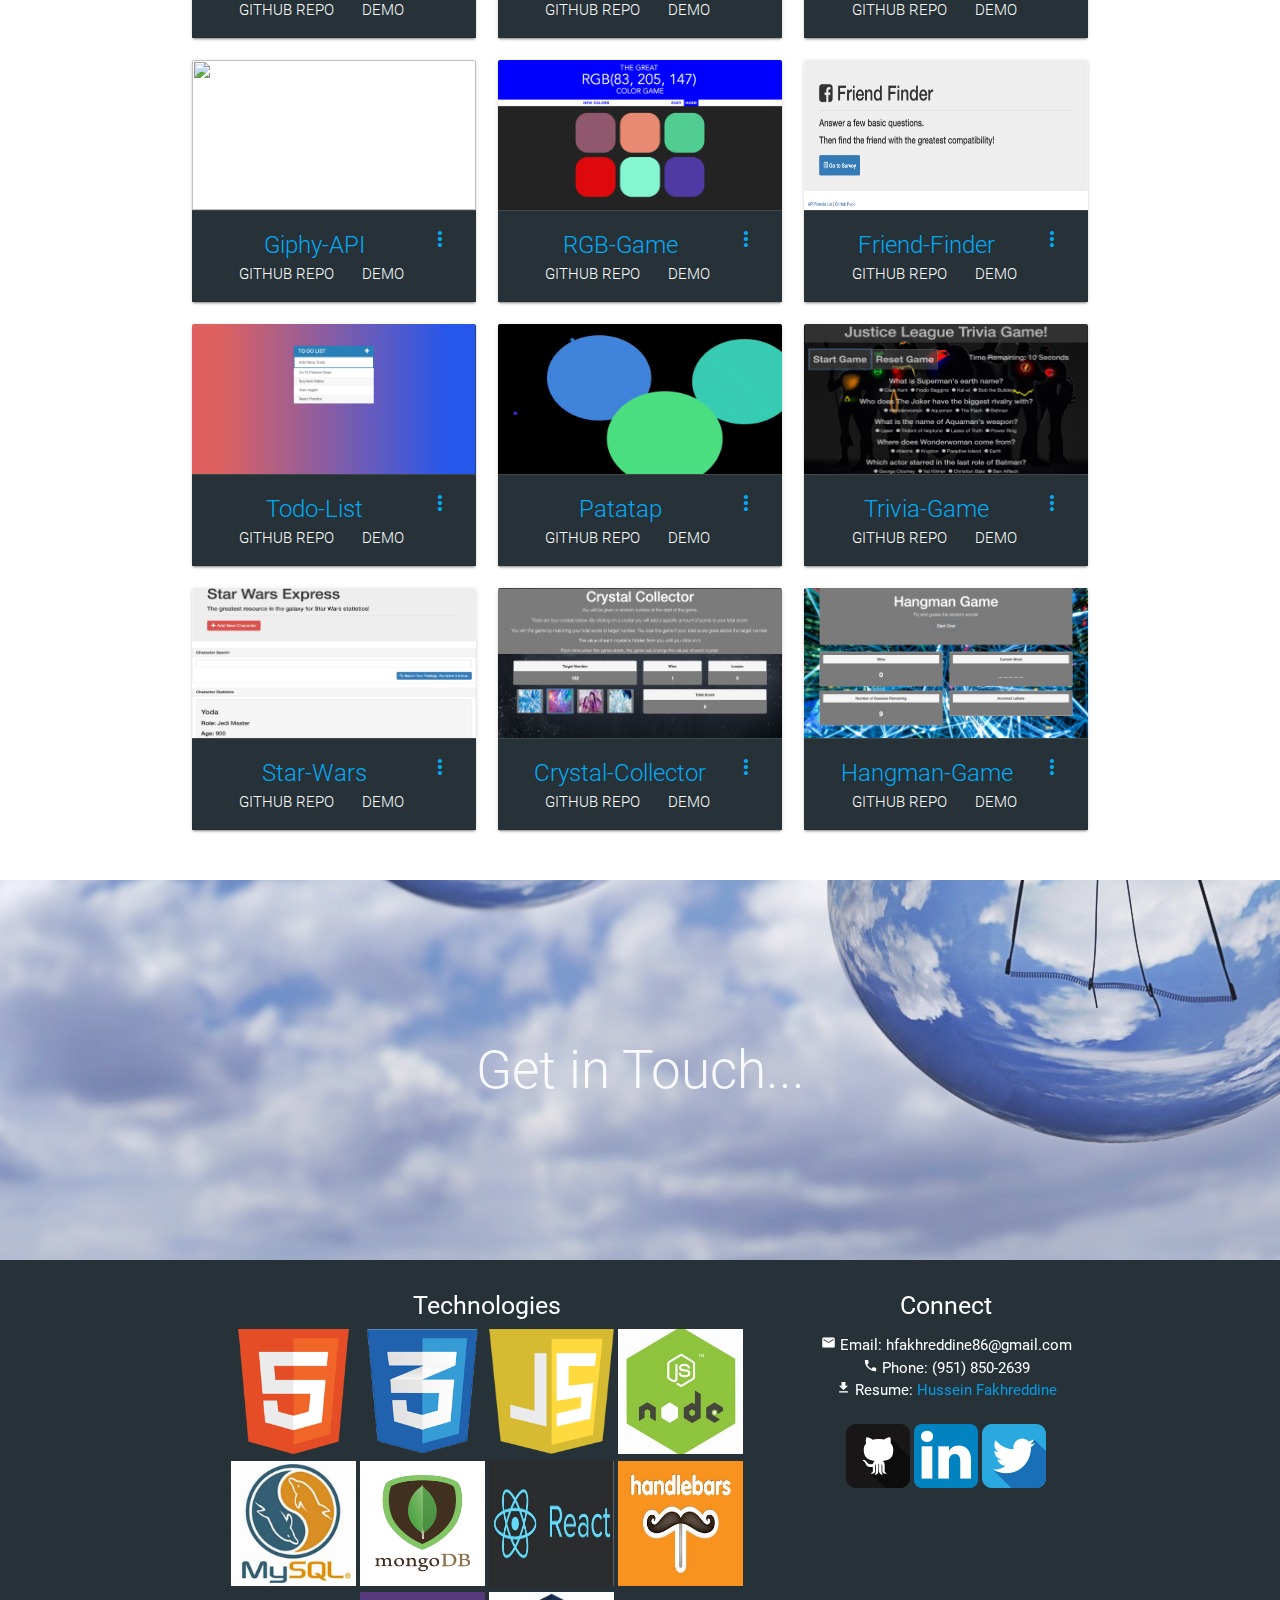
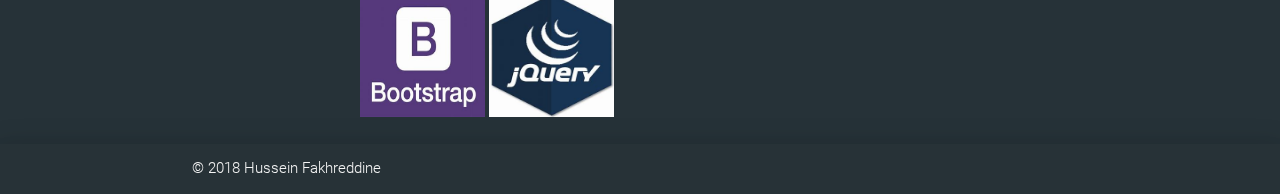
==== commit cfa6f573: "changed about me" ====
--- a/index.html
+++ b/index.html
@@ -97,9 +97,9 @@
             </h2>
             <h5 class="center">Hobbies and Interests</h5>
 
-            <p class="light">Hussein Fakhreddine comes from a big family with strong core values of community, respect, and kindness. He currently
-              resides in Orange, CA with his wife and a feisty Viking cat named Ragnar. He loves to surround himself with
-              positive and forward thinking people. He also loves spending time with his friends and family, watching Sci-Fi
+            <p class="light">I come from a big family with strong core values of community, respect, and kindness. I currently
+              reside in Orange, CA with my wife and a feisty Viking cat named Ragnar. I love to surround myself with
+              positive and forward thinking people. I also love spending time with my friends and family, watching Sci-Fi
               movies, playing video games, card games and learning how to cook.</p>
           </div>
         </div>
@@ -111,10 +111,10 @@
             </h2>
             <h5 class="center">Skills and Expertise</h5>
 
-            <p class="light">He has an immense passion for technology with a robust experience in computer science, biomed, IT, and firmware
-              validation. He has a wide array of experience with technologies such as HTML, CSS, Javascript, jQuery, Node.js,
-              React.js, Express.js, Git, MySql, and MongoDB. He is also committed to continuing to learn about new advancements
-              and technologies and building upon his skill set.</p>
+            <p class="light">I have an immense passion for technology with a robust experience in computer science, biomed, IT, and firmware
+              validation. I have a wide array of experience with technologies such as HTML, CSS, Javascript, jQuery, Node.js,
+              React.js, Express.js, Git, MySql, and MongoDB. I am also committed to continuing to learn about new advancements
+              and technologies and building upon my skill set.</p>
           </div>
         </div>
 
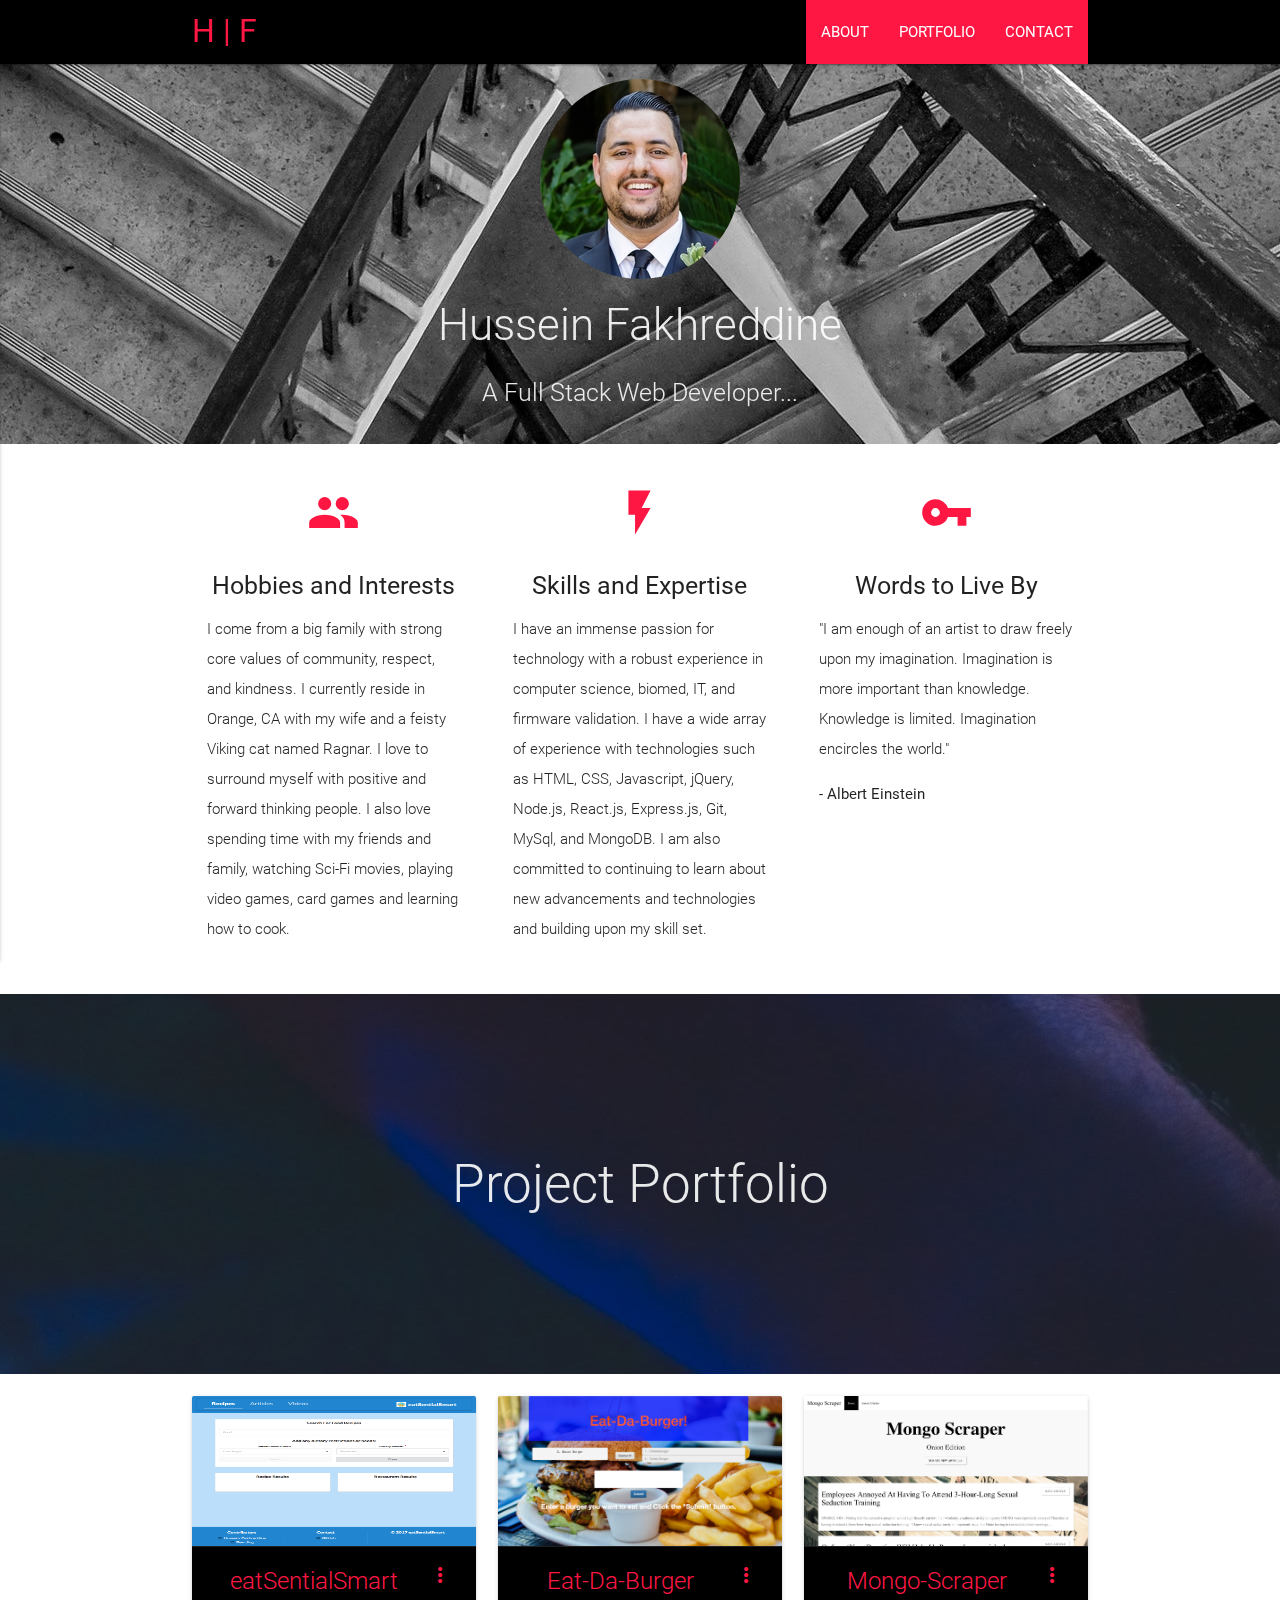
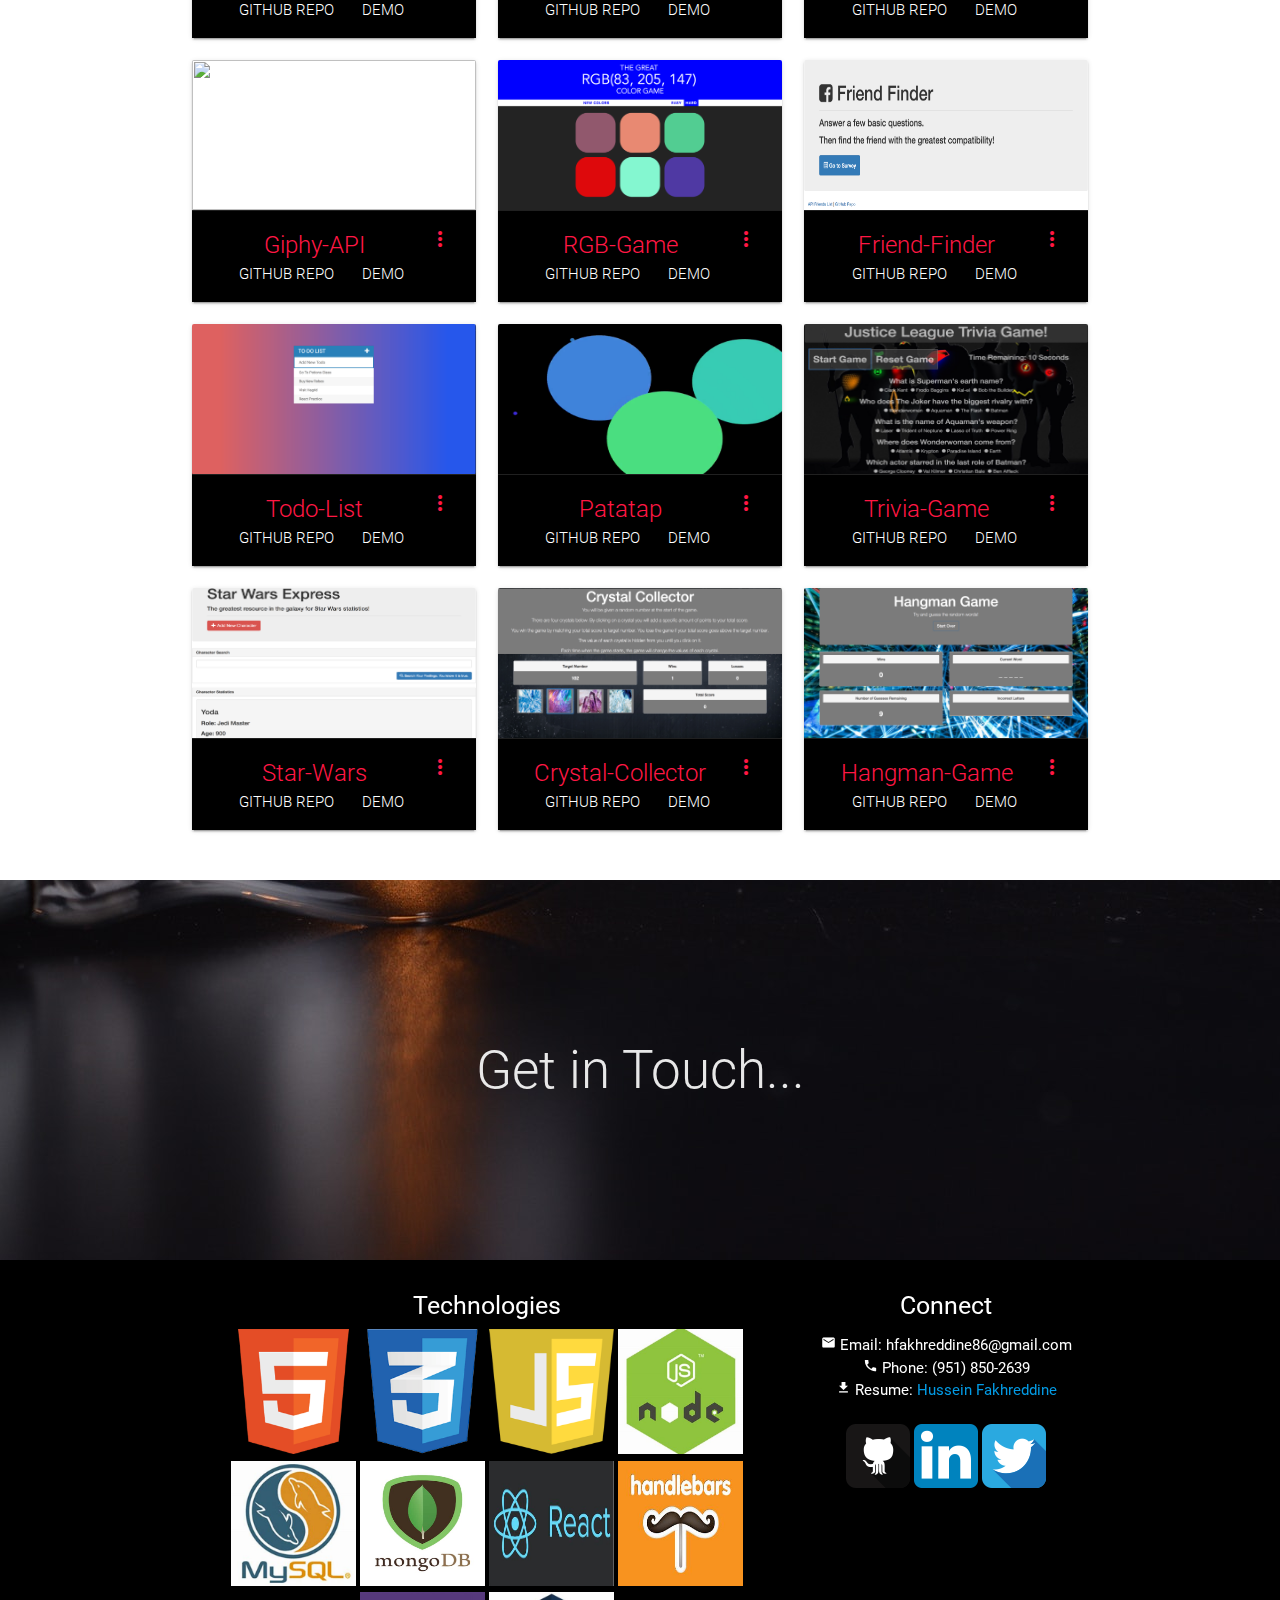
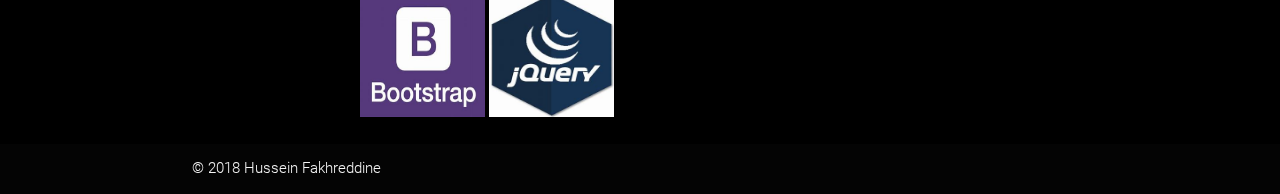
==== commit 75842ef7: "styling changes" ====
--- a/index.html
+++ b/index.html
@@ -34,34 +34,34 @@
   </button>
   <ul id="nav-mobile" class="side-nav">
     <li>
-      <a href="#about" class="light-blue-text accent-3 blue-grey darken-4 z-index-5">ABOUT</a>
+      <a href="#about" class="red-text text-accent-3 accent-3 black z-index-5">ABOUT</a>
     </li>
     <li>
-      <a href="#portfolio" class="light-blue-text accent-3 blue-grey darken-4 z-index-5">PORTFOLIO</a>
+      <a href="#portfolio" class="red-text text-accent-3 accent-3 black z-index-5">PORTFOLIO</a>
     </li>
     <li>
-      <a href="#contact" class="light-blue-text accent-3 blue-grey darken-4 z-index-5">CONTACT</a>
+      <a href="#contact" class="red-text text-accent-3 accent-3 black z-index-5">CONTACT</a>
     </li>
   </ul>
   <div class="navbar-fixed" id="index">
-    <nav class="blue-grey darken-4" role="navigation" id="index">
+    <nav class="black" role="navigation" id="index">
       <div class="nav-wrapper container">
-        <a id="logo-container" href="#index" class="brand-logo light-blue-text accent-3">H | F</a>
+        <a id="logo-container" href="#index" class="brand-logo red-text text-accent-3 accent-3">H | F</a>
         <ul class="right hide-on-med-and-down">
           <li>
-            <a href="#about" class="light-blue accent-3 white-text">ABOUT</a>
+            <a href="#about" class="red accent-3 white-text">ABOUT</a>
           </li>
           <li>
-            <a href="#portfolio" class="light-blue accent-3 white-text z-index-5">PORTFOLIO</a>
+            <a href="#portfolio" class="red accent-3 white-text z-index-5">PORTFOLIO</a>
           </li>
           <li>
-            <a href="#contact" class="light-blue accent-3 white-text z-index-5">CONTACT</a>
+            <a href="#contact" class="red accent-3 white-text z-index-5">CONTACT</a>
           </li>
         </ul>
 
 
         <a href="#" data-activates="nav-mobile" class="button-collapse">
-          <i class="material-icons light-blue-text accent-3">menu</i>
+          <i class="material-icons red-text text-accent-3 accent-3">menu</i>
         </a>
       </div>
     </nav>
@@ -80,7 +80,7 @@
       </div>
     </div>
     <div class="parallax">
-      <img src="img/bkgrnd.jpeg" alt="About Me Background">
+      <img src="img/bkgrnd4.jpeg" alt="About Me Background">
     </div>
   </div>
 
@@ -92,7 +92,7 @@
 
         <div class="col s12 m4 l4">
           <div class="icon-block">
-            <h2 class="center light-blue-text accent-3">
+            <h2 class="center red-text text-accent-3 accent-3">
               <i class="material-icons">group</i>
             </h2>
             <h5 class="center">Hobbies and Interests</h5>
@@ -106,7 +106,7 @@
 
         <div class="col s12 m4 l4">
           <div class="icon-block">
-            <h2 class="center light-blue-text accent-3">
+            <h2 class="center red-text text-accent-3 accent-3">
               <i class="material-icons">flash_on</i>
             </h2>
             <h5 class="center">Skills and Expertise</h5>
@@ -120,7 +120,7 @@
 
         <div class="col s12 m4 l4">
           <div class="icon-block">
-            <h2 class="center light-blue-text accent-3">
+            <h2 class="center red-text text-accent-3 accent-3">
               <i class="material-icons">vpn_key</i>
             </h2>
             <h5 class="center">Words to Live By</h5>
@@ -144,7 +144,7 @@
       </div>
     </div>
     <div class="parallax">
-      <img src="img/bkgrnd3.jpeg" alt="Unsplashed background img 2">
+      <img src="img/bkgrnd6.jpeg" alt="Unsplashed background img 2">
     </div>
   </div>
 
@@ -156,8 +156,8 @@
             <div class="card-image waves-effect waves-block waves-light">
               <img class="activator" src="img/eatsentialsmart.png" height="150px" width="100px">
             </div>
-            <div class="card-action center blue-grey darken-4 light">
-              <span class="card-title center activator light-blue-text accent-3">eatSentialSmart
+            <div class="card-action center black light">
+              <span class="card-title center activator red-text text-accent-3 accent-3">eatSentialSmart
                 <i class="material-icons right">more_vert</i>
               </span>
               <br>
@@ -205,8 +205,8 @@
             <div class="card-image waves-effect waves-block waves-light">
               <img class="activator" src="img/burger.png" height="150px" width="100px">
             </div>
-            <div class="card-action center blue-grey darken-4 light">
-              <span class="card-title center activator light-blue-text accent-3">Eat-Da-Burger
+            <div class="card-action center black light">
+              <span class="card-title center activator red-text text-accent-3 accent-3">Eat-Da-Burger
                 <i class="material-icons right">more_vert</i>
               </span>
               <br>
@@ -245,8 +245,8 @@
             <div class="card-image waves-effect waves-block waves-light">
               <img class="activator" src="img/mongoscraper.png" height="150px" width="100px">
             </div>
-            <div class="card-action center blue-grey darken-4 light">
-              <span class="card-title center activator light-blue-text accent-3">Mongo-Scraper
+            <div class="card-action center black light">
+              <span class="card-title center activator red-text text-accent-3 accent-3">Mongo-Scraper
                 <i class="material-icons right">more_vert</i>
               </span>
               <br>
@@ -291,8 +291,8 @@
             <div class="card-image waves-effect waves-block waves-light">
               <img class="activator" src="img/giphy.png" height="150px" width="100px">
             </div>
-            <div class="card-action center blue-grey darken-4 light">
-              <span class="card-title center activator light-blue-text accent-3">Giphy-API
+            <div class="card-action center black light">
+              <span class="card-title center activator red-text text-accent-3 accent-3">Giphy-API
                 <i class="material-icons right">more_vert</i>
               </span>
               <br>
@@ -334,8 +334,8 @@
             <div class="card-image waves-effect waves-block waves-light">
               <img class="activator" src="img/rgb.png" height="150px" width="100px">
             </div>
-            <div class="card-action center blue-grey darken-4 light">
-              <span class="card-title center activator light-blue-text accent-3">RGB-Game
+            <div class="card-action center black light">
+              <span class="card-title center activator red-text text-accent-3 accent-3">RGB-Game
                 <i class="material-icons right">more_vert</i>
               </span>
               <br>
@@ -368,8 +368,8 @@
             <div class="card-image waves-effect waves-block waves-light">
               <img class="activator" src="img/friendfinder.png" height="150px" width="100px">
             </div>
-            <div class="card-action center blue-grey darken-4 light">
-              <span class="card-title center activator light-blue-text accent-3">Friend-Finder
+            <div class="card-action center black light">
+              <span class="card-title center activator red-text text-accent-3 accent-3">Friend-Finder
                 <i class="material-icons right">more_vert</i>
               </span>
               <br>
@@ -408,8 +408,8 @@
             <div class="card-image waves-effect waves-block waves-light">
               <img class="activator" src="img/todo.png" height="150px" width="100px">
             </div>
-            <div class="card-action center blue-grey darken-4 light">
-              <span class="card-title center activator light-blue-text accent-3">Todo-List
+            <div class="card-action center black light">
+              <span class="card-title center activator red-text text-accent-3 accent-3">Todo-List
                 <i class="material-icons right">more_vert</i>
               </span>
               <br>
@@ -445,8 +445,8 @@
             <div class="card-image waves-effect waves-block waves-light">
               <img class="activator" src="img/patatap.png" height="150px" width="100px">
             </div>
-            <div class="card-action center blue-grey darken-4 light">
-              <span class="card-title center activator light-blue-text accent-3">Patatap
+            <div class="card-action center black light">
+              <span class="card-title center activator red-text text-accent-3 accent-3">Patatap
                 <i class="material-icons right">more_vert</i>
               </span>
               <br>
@@ -485,8 +485,8 @@
             <div class="card-image waves-effect waves-block waves-light">
               <img class="activator" src="img/trivia.png" height="150px" width="100px">
             </div>
-            <div class="card-action center blue-grey darken-4 light">
-              <span class="card-title center activator light-blue-text accent-3">Trivia-Game
+            <div class="card-action center black light">
+              <span class="card-title center activator red-text text-accent-3 accent-3">Trivia-Game
                 <i class="material-icons right">more_vert</i>
               </span>
               <br>
@@ -522,8 +522,8 @@
             <div class="card-image waves-effect waves-block waves-light">
               <img class="activator" src="img/starwars.png" height="150px" width="100px">
             </div>
-            <div class="card-action center blue-grey darken-4 light">
-              <span class="card-title center activator light-blue-text accent-3">Star-Wars
+            <div class="card-action center black light">
+              <span class="card-title center activator red-text text-accent-3 accent-3">Star-Wars
                 <i class="material-icons right">more_vert</i>
               </span>
               <br>
@@ -562,8 +562,8 @@
             <div class="card-image waves-effect waves-block waves-light">
               <img class="activator" src="img/crystalcollector.png" height="150px" width="100px">
             </div>
-            <div class="card-action center blue-grey darken-4 light">
-              <span class="card-title center activator light-blue-text accent-3">Crystal-Collector
+            <div class="card-action center black light">
+              <span class="card-title center activator red-text text-accent-3 accent-3">Crystal-Collector
                 <i class="material-icons right">more_vert</i>
               </span>
               <br>
@@ -599,8 +599,8 @@
             <div class="card-image waves-effect waves-block waves-light">
               <img class="activator" src="img/hangman.png" height="150px" width="100px">
             </div>
-            <div class="card-action center blue-grey darken-4 light">
-              <span class="card-title center activator light-blue-text accent-3">Hangman-Game
+            <div class="card-action center black light">
+              <span class="card-title center activator red-text text-accent-3 accent-3">Hangman-Game
                 <i class="material-icons right">more_vert</i>
               </span>
               <br>
@@ -636,8 +636,8 @@
             <div class="card-image waves-effect waves-block waves-light">
               <img class="activator" src="img/cannabuddy.png" height="150px" width="100px">
             </div>
-            <div class="card-action center blue-grey darken-4 light">
-              <span class="card-title center activator light-blue-text accent-3">Cannabuddy
+            <div class="card-action center black light">
+              <span class="card-title center activator red-text text-accent-3 accent-3">Cannabuddy
                 <i class="material-icons right">more_vert</i>
               </span>
               <br>
@@ -697,11 +697,11 @@
       </div>
     </div>
     <div class="parallax">
-      <img src="img/bkgrnd2.jpeg" alt="Unsplashed background img 3">
+      <img src="img/bkgrnd5.jpeg" alt="Unsplashed background img 3">
     </div>
   </div>
 
-  <footer class="page-footer blue-grey darken-4">
+  <footer class="page-footer black">
     <div class="container center">
       <div class="row">
         <div class="col l8 s12">
@@ -732,7 +732,7 @@
             </li>
             <li>
               <i class="material-icons tiny">file_download</i> Resume:
-              <a href="files/Hussein Fakhreddine.pdf" download="Hussein Fakhreddine">Hussein Fakhreddine</a>
+              <a href="files/Hussein Fakhreddine Resume.pdf" download="Hussein Fakhreddine">Hussein Fakhreddine</a>
             </li>
             <br>
             <li class="inline">
--- a/css/style.css
+++ b/css/style.css
@@ -7,16 +7,16 @@
   font-size: 18px;
   border: none;
   outline: none;
-  background-color: #00b0ff;
+  background-color: #ff1744;
   color: white;
   cursor: pointer;
   padding: 15px;
-  border-radius: 4px;
+  border-radius: 14px;
 }
 
 #myBtn:hover {
   background-color: #ffffff;
-  color: #00b0ff;
+  color: #ff1744;
 }
 
 p {
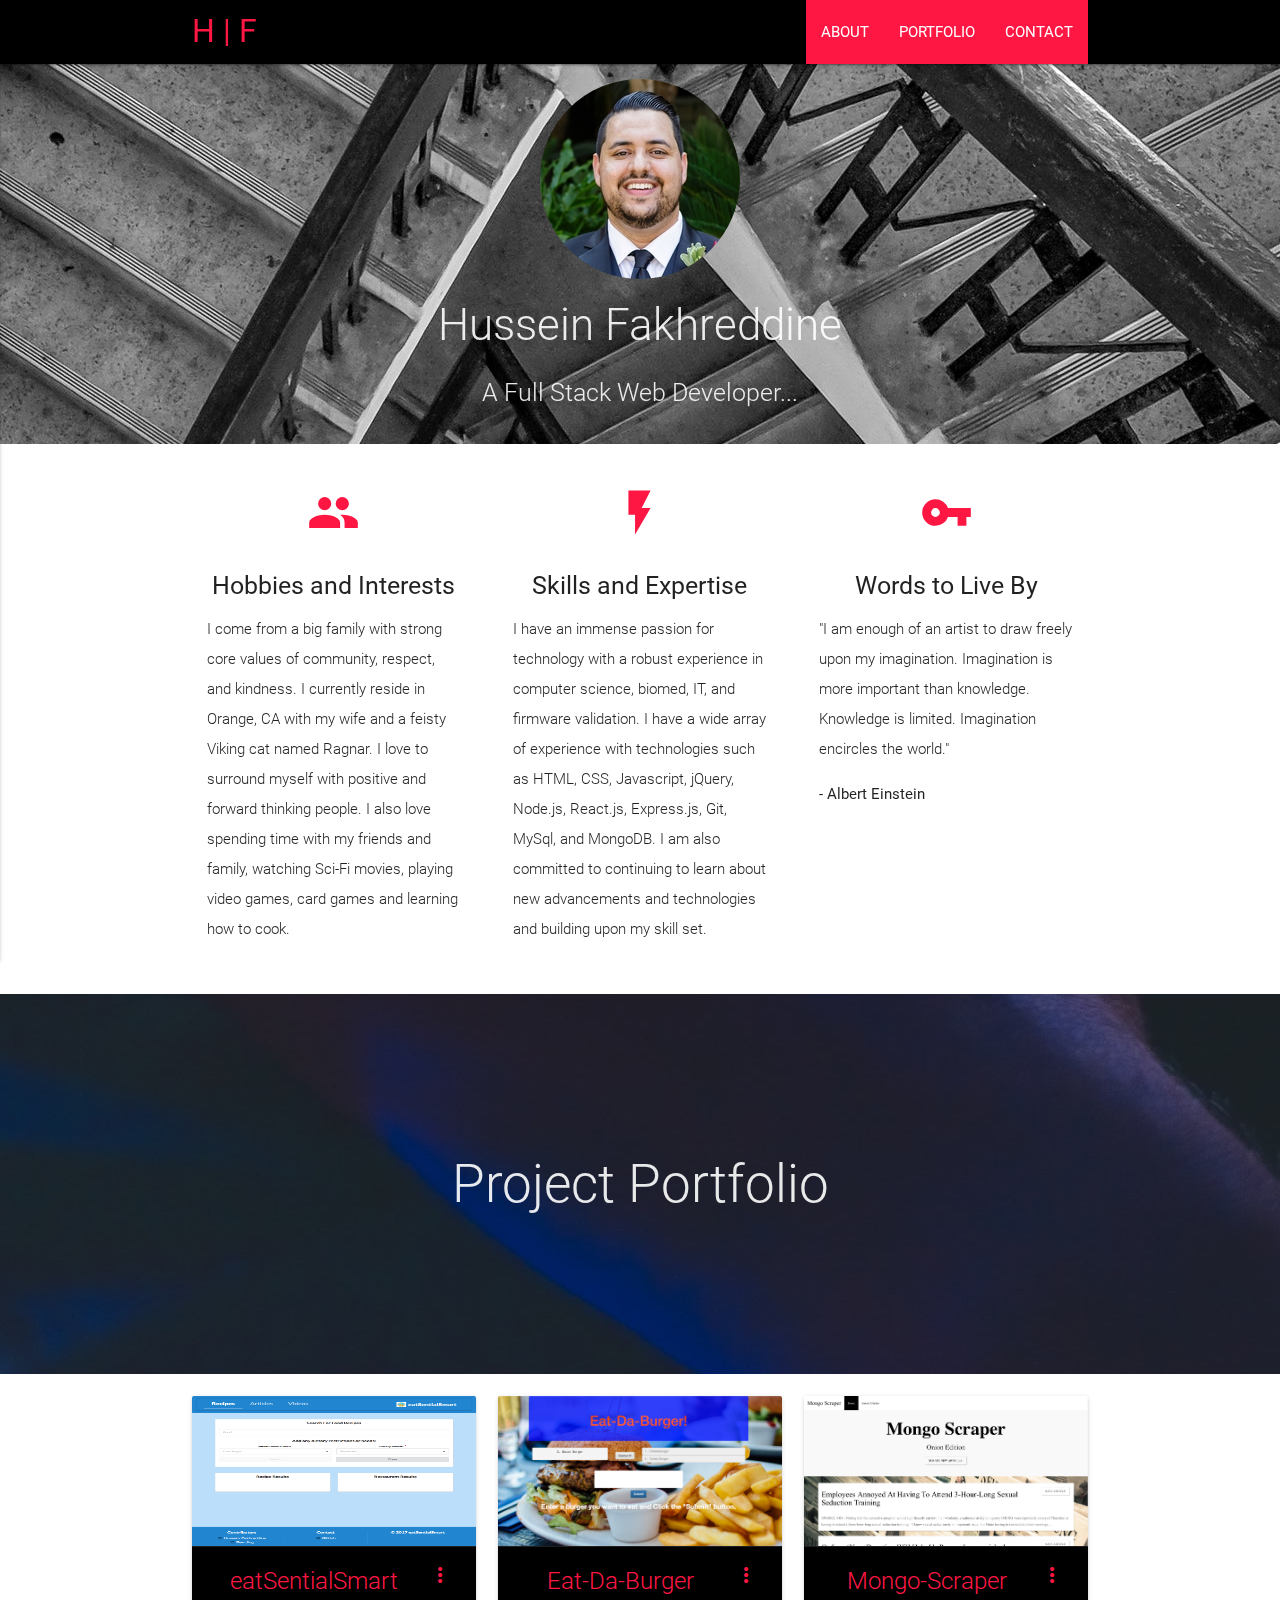
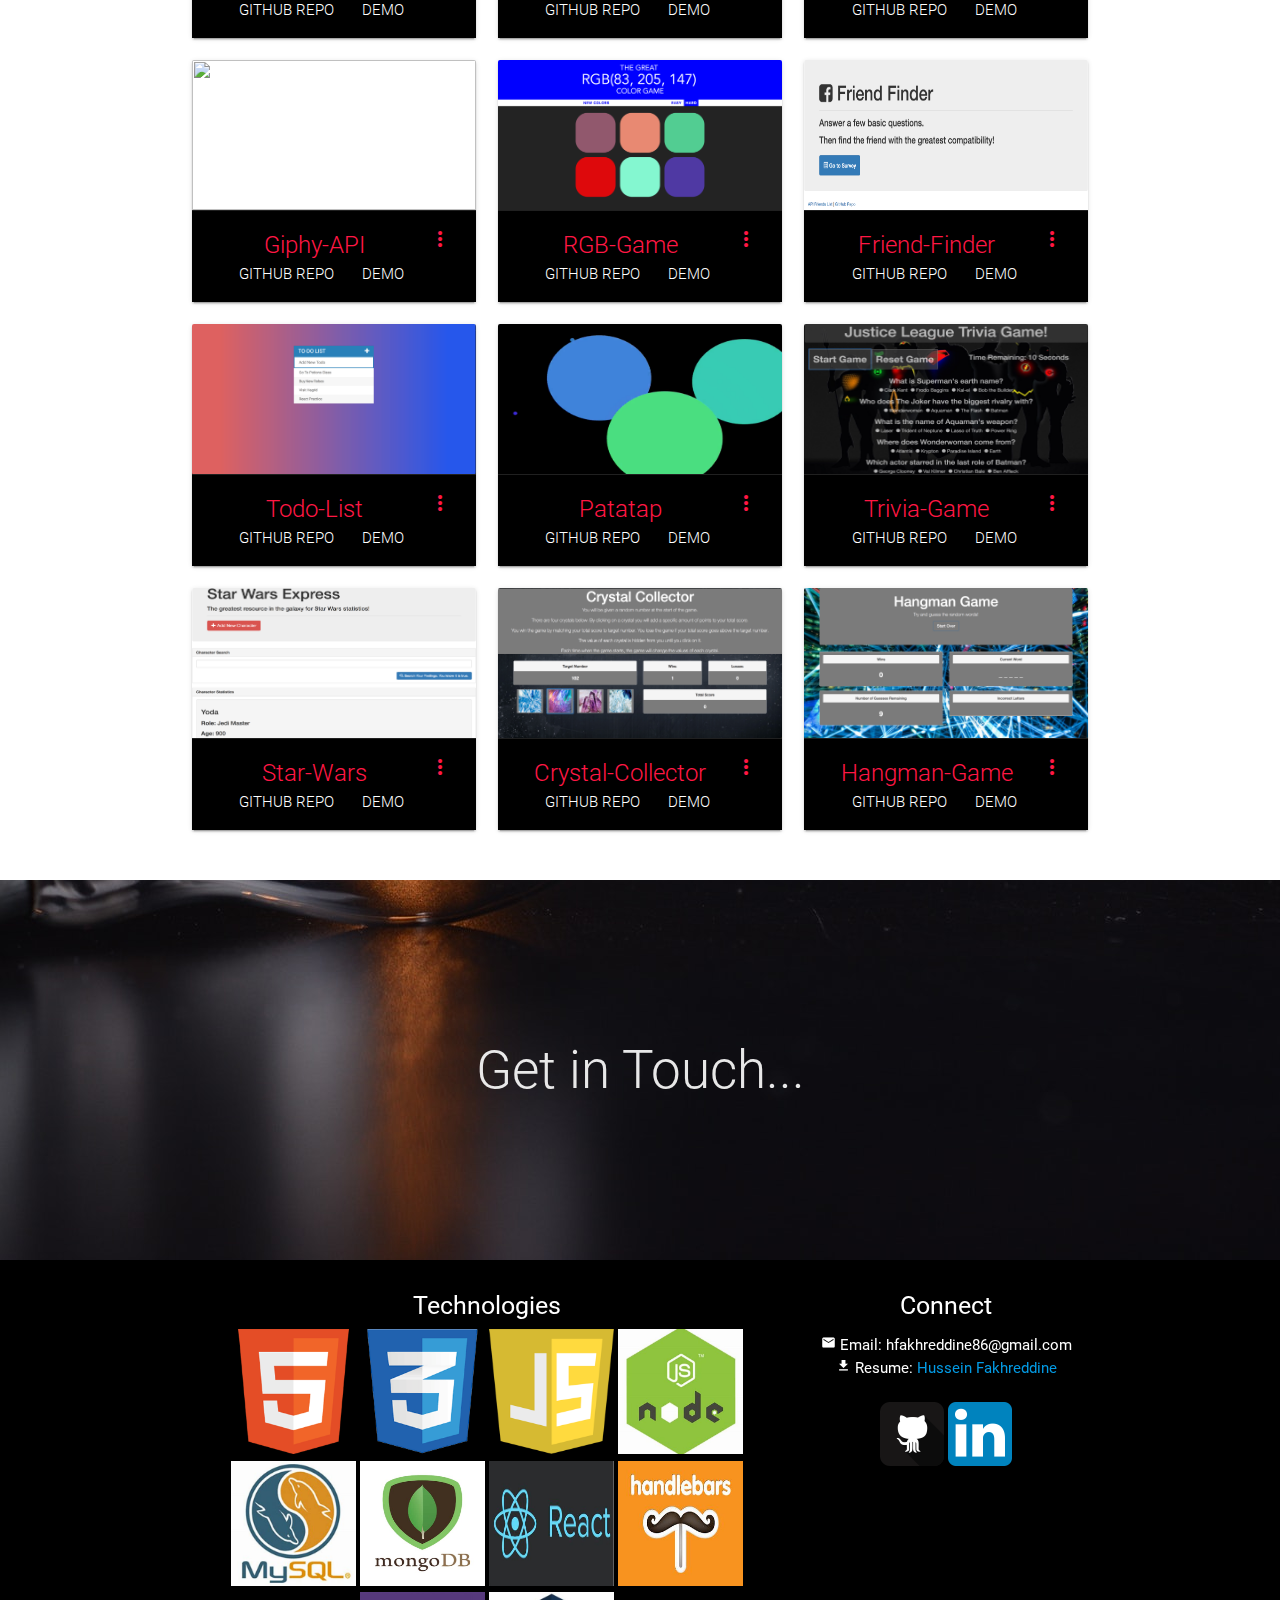
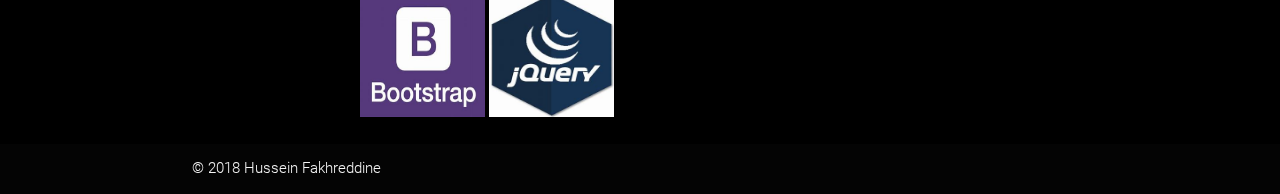
==== commit ab389679: "removed phone number and twitter link" ====
--- a/index.html
+++ b/index.html
@@ -5,20 +5,12 @@
   <meta http-equiv="Content-Type" content="text/html; charset=UTF-8" />
   <meta name="viewport" content="width=device-width, initial-scale=1" />
   <title>Portfolio</title>
-  <link rel="shortcut icon" href="/favicon.ico" type="image/x-icon">
-  <link rel="icon" href="favicon/favicon.png">
-  <link rel="icon" sizes="57x57" href="/favicon-32x32.png">
-  <link rel="icon" sizes="57x57" href="/favicon-57x57.png">
-  <link rel="icon" sizes="72x72" href="/favicon-72x72.png">
-  <link rel="icon" sizes="76x76" href="/favicon-76x76.png">
-  <link rel="icon" sizes="114x114" href="/favicon-114x114.png">
-  <link rel="icon" sizes="120x120" href="/favicon-120x120.png">
-  <link rel="icon" sizes="144x144" href="/favicon-144x144.png">
-  <link rel="icon" sizes="152x152" href="/favicon-152x152.png">
-
-  <meta name="msapplication-TileColor" content="#FFFFFF">
-  <meta name="msapplication-TileImage" content="/favicon-144x144.png">
-  <meta name="application-name" content="Website Title">
+
+  <link rel="apple-touch-icon" sizes="180x180" href="favicon_io/apple-touch-icon.png">
+  <link rel="icon" type="image/png" sizes="32x32" href="favicon_io/favicon-32x32.png">
+  <link rel="icon" type="image/png" sizes="16x16" href="favicon_io/favicon-16x16.png">
+  <link rel="manifest" href="/site.webmanifest">
+  
   <!-- CSS  -->
   <link href="https://fonts.googleapis.com/icon?family=Material+Icons" rel="stylesheet">
   <link href="css/materialize.css" type="text/css" rel="stylesheet" media="screen,projection" />
@@ -97,9 +89,11 @@
             </h2>
             <h5 class="center">Hobbies and Interests</h5>
 
-            <p class="light">I come from a big family with strong core values of community, respect, and kindness. I currently
+            <p class="light">I come from a big family with strong core values of community, respect, and kindness. I
+              currently
               reside in Orange, CA with my wife and a feisty Viking cat named Ragnar. I love to surround myself with
-              positive and forward thinking people. I also love spending time with my friends and family, watching Sci-Fi
+              positive and forward thinking people. I also love spending time with my friends and family, watching
+              Sci-Fi
               movies, playing video games, card games and learning how to cook.</p>
           </div>
         </div>
@@ -111,9 +105,12 @@
             </h2>
             <h5 class="center">Skills and Expertise</h5>
 
-            <p class="light">I have an immense passion for technology with a robust experience in computer science, biomed, IT, and firmware
-              validation. I have a wide array of experience with technologies such as HTML, CSS, Javascript, jQuery, Node.js,
-              React.js, Express.js, Git, MySql, and MongoDB. I am also committed to continuing to learn about new advancements
+            <p class="light">I have an immense passion for technology with a robust experience in computer science,
+              biomed, IT, and firmware
+              validation. I have a wide array of experience with technologies such as HTML, CSS, Javascript, jQuery,
+              Node.js,
+              React.js, Express.js, Git, MySql, and MongoDB. I am also committed to continuing to learn about new
+              advancements
               and technologies and building upon my skill set.</p>
           </div>
         </div>
@@ -124,7 +121,8 @@
               <i class="material-icons">vpn_key</i>
             </h2>
             <h5 class="center">Words to Live By</h5>
-            <p class="light">"I am enough of an artist to draw freely upon my imagination. Imagination is more important than knowledge. Knowledge
+            <p class="light">"I am enough of an artist to draw freely upon my imagination. Imagination is more important
+              than knowledge. Knowledge
               is limited. Imagination encircles the world."</p>
             <p>- Albert Einstein</p>
           </div>
@@ -161,7 +159,8 @@
                 <i class="material-icons right">more_vert</i>
               </span>
               <br>
-              <a href="https://github.com/eatSentialSmart/eatSentialSmartReact" target="_blank" class="white-text">GitHub Repo</a>
+              <a href="https://github.com/eatSentialSmart/eatSentialSmartReact" target="_blank"
+                class="white-text">GitHub Repo</a>
               <a href="https://eatsentialsmart.herokuapp.com/" target="_blank" class="white-text">Demo</a>
             </div>
             <div class="card-reveal">
@@ -210,7 +209,8 @@
                 <i class="material-icons right">more_vert</i>
               </span>
               <br>
-              <a href="https://github.com/hfakhreddine86/Eat-Da-Burger" target="_blank" class="white-text">GitHub Repo</a>
+              <a href="https://github.com/hfakhreddine86/Eat-Da-Burger" target="_blank" class="white-text">GitHub
+                Repo</a>
               <a href="https://burgerorder.herokuapp.com/burgers" target="_blank" class="white-text">Demo</a>
             </div>
             <div class="card-reveal">
@@ -250,7 +250,8 @@
                 <i class="material-icons right">more_vert</i>
               </span>
               <br>
-              <a href="https://github.com/hfakhreddine86/Mongo-Scraper" target="_blank" class="white-text">GitHub Repo</a>
+              <a href="https://github.com/hfakhreddine86/Mongo-Scraper" target="_blank" class="white-text">GitHub
+                Repo</a>
               <a href="https://mongodbscraper.herokuapp.com/" target="_blank" class="white-text">Demo</a>
             </div>
             <div class="card-reveal">
@@ -339,7 +340,8 @@
                 <i class="material-icons right">more_vert</i>
               </span>
               <br>
-              <a href="https://github.com/hfakhreddine86/RGB-Guessing-Game" target="_blank" class="white-text">GitHub Repo</a>
+              <a href="https://github.com/hfakhreddine86/RGB-Guessing-Game" target="_blank" class="white-text">GitHub
+                Repo</a>
               <a href="https://hfakhreddine86.github.io/RGB-Guessing-Game/" target="_blank" class="white-text">Demo</a>
             </div>
             <div class="card-reveal">
@@ -373,7 +375,8 @@
                 <i class="material-icons right">more_vert</i>
               </span>
               <br>
-              <a href="https://github.com/hfakhreddine86/Friend-Finder" target="_blank" class="white-text">GitHub Repo</a>
+              <a href="https://github.com/hfakhreddine86/Friend-Finder" target="_blank" class="white-text">GitHub
+                Repo</a>
               <a href="https://friendfindercelebrity.herokuapp.com/" target="_blank" class="white-text">Demo</a>
             </div>
             <div class="card-reveal">
@@ -527,7 +530,8 @@
                 <i class="material-icons right">more_vert</i>
               </span>
               <br>
-              <a href="https://github.com/hfakhreddine86/Star-Wars-Express" target="_blank" class="white-text">GitHub Repo</a>
+              <a href="https://github.com/hfakhreddine86/Star-Wars-Express" target="_blank" class="white-text">GitHub
+                Repo</a>
               <a href="https://starwarssearch.herokuapp.com/" target="_blank" class="white-text">Demo</a>
             </div>
             <div class="card-reveal">
@@ -567,7 +571,8 @@
                 <i class="material-icons right">more_vert</i>
               </span>
               <br>
-              <a href="https://github.com/hfakhreddine86/Crystal-Collector" target="_blank" class="white-text">GitHub Repo</a>
+              <a href="https://github.com/hfakhreddine86/Crystal-Collector" target="_blank" class="white-text">GitHub
+                Repo</a>
               <a href="https://hfakhreddine86.github.io/Crystal-Collector/" target="_blank" class="white-text">Demo</a>
             </div>
             <div class="card-reveal">
@@ -604,7 +609,8 @@
                 <i class="material-icons right">more_vert</i>
               </span>
               <br>
-              <a href="https://github.com/hfakhreddine86/Hangman-Game" target="_blank" class="white-text">GitHub Repo</a>
+              <a href="https://github.com/hfakhreddine86/Hangman-Game" target="_blank" class="white-text">GitHub
+                Repo</a>
               <a href="https://hfakhreddine86.github.io/Hangman-Game/" target="_blank" class="white-text">Demo</a>
             </div>
             <div class="card-reveal">
@@ -725,11 +731,12 @@
           <ul>
             <li>
               <i class="material-icons tiny">email</i>
-              <a href="mailto:hfakhreddine86@gmail.com" target="_top" class="white-text"> Email: hfakhreddine86@gmail.com</a>
+              <a href="mailto:hfakhreddine86@gmail.com" target="_top" class="white-text"> Email:
+                hfakhreddine86@gmail.com</a>
             </li>
-            <li>
+            <!-- <li>
               <i class="material-icons tiny">phone</i> Phone: (951) 850-2639
-            </li>
+            </li> -->
             <li>
               <i class="material-icons tiny">file_download</i> Resume:
               <a href="files/Hussein Fakhreddine Resume.pdf" download="Hussein Fakhreddine">Hussein Fakhreddine</a>
@@ -745,11 +752,11 @@
                 <img src="img/linkedin.png" alt="LinkedIn">
               </a>
             </li>
-            <li class="inline">
+            <!-- <li class="inline">
               <a href="https://twitter.com/hfakhreddine86" target="_blank">
                 <img src="img/twitter.png" alt="Twitter">
               </a>
-            </li>
+            </li> -->
           </ul>
         </div>
       </div>
